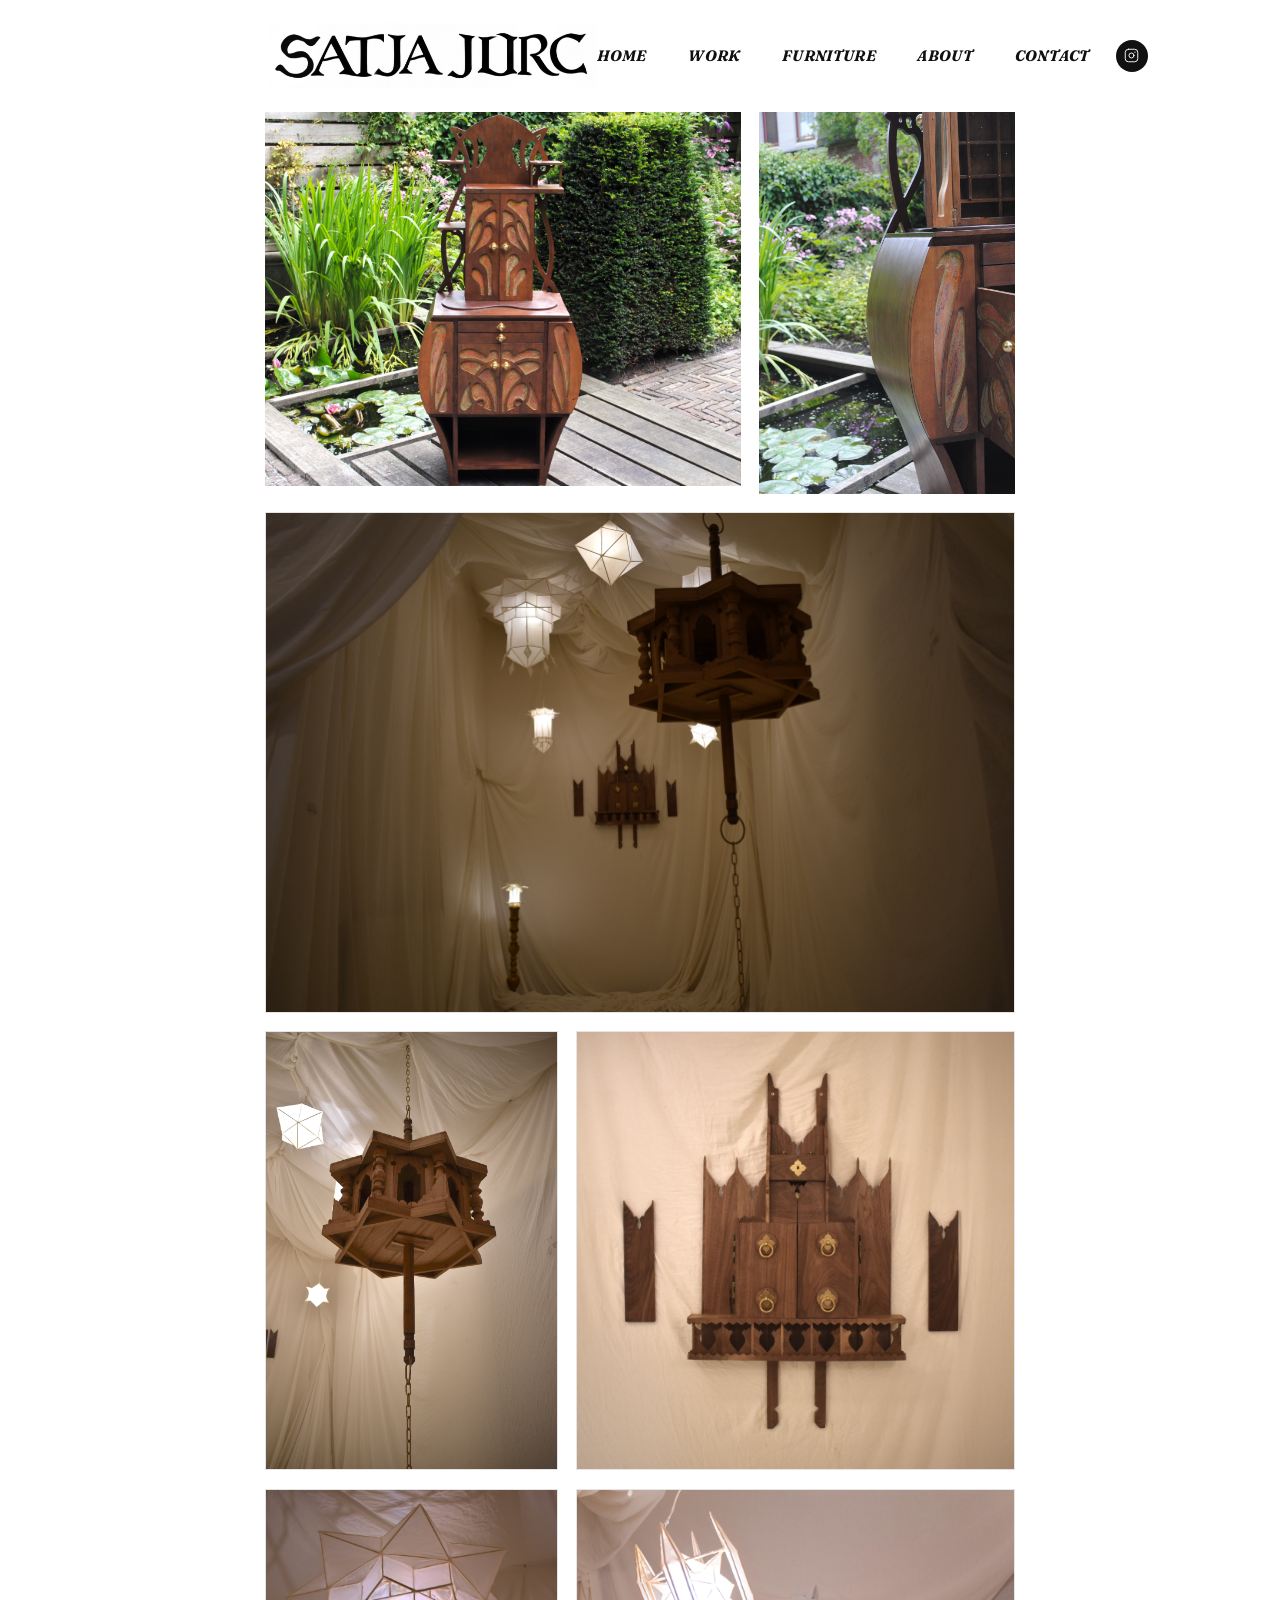
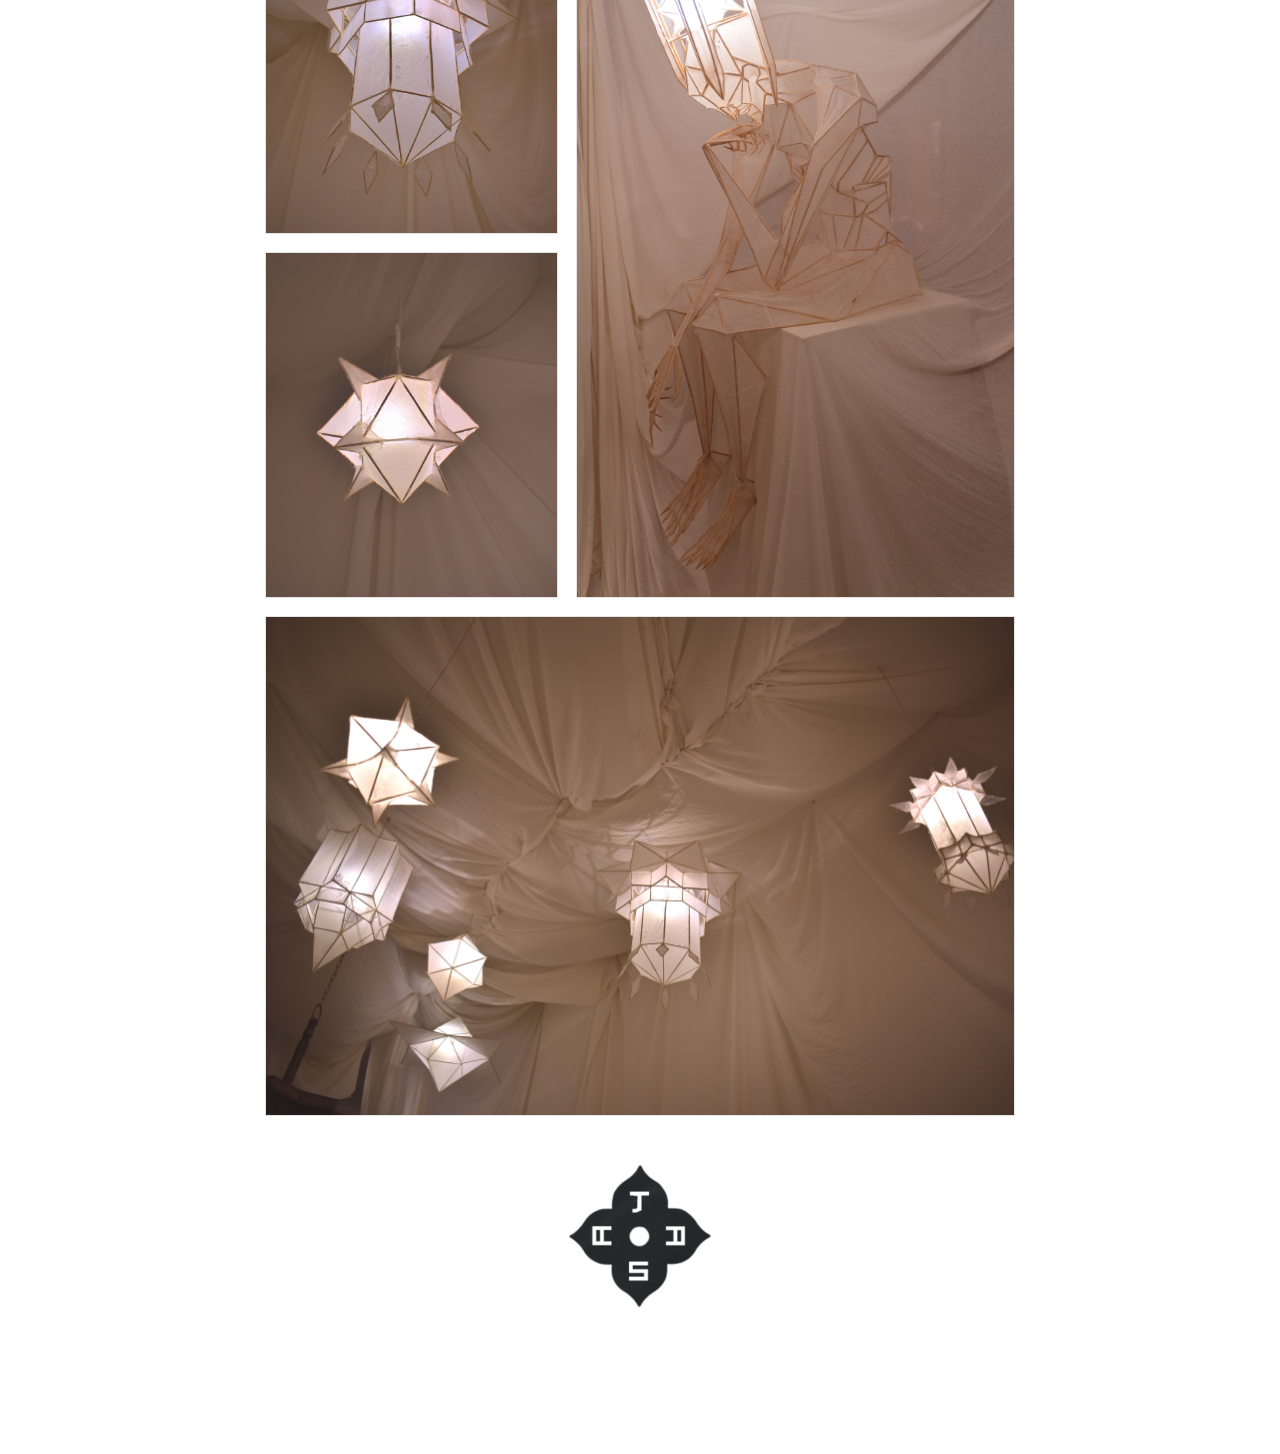
==== furniture-design.html @ f192b339 "Initial commit - satjajurc.com website" ====
<!DOCTYPE html>
<html lang="en">
<head>
  <meta charset="UTF-8">
  <meta name="viewport" content="width=device-width, initial-scale=1.0">
  <title>Furniture Design — Satja Jurc</title>
  <link rel="preconnect" href="https://fonts.googleapis.com">
  <link rel="preconnect" href="https://fonts.gstatic.com" crossorigin>
  <link href="https://fonts.googleapis.com/css2?family=Abel&display=block" rel="stylesheet">
  <link href="https://fonts.googleapis.com/css2?family=Fraunces:ital,wght@1,700&display=block" rel="stylesheet">
  <link rel="stylesheet" href="css/style.css">
</head>
<body class="topbar-page furniture-page">

  <header class="topbar">
    <a href="index.html" class="site-name"><img src="images/name-logo-v2-cropped.png" alt="Satja Jurc" class="site-name-img"></a>

    <div class="topbar-menu">
      <nav class="topbar-nav">
        <a href="index.html">Home</a>
        <a href="painting.html">Work</a>
        <a href="furniture-design.html" class="active">Furniture</a>
        <a href="cv.html">About</a>
        <a href="contact.html">Contact</a>
      </nav>
      <a href="https://www.instagram.com/forbidden_mantra" target="_blank" rel="noopener" class="topbar-instagram" aria-label="Instagram">
        <svg xmlns="http://www.w3.org/2000/svg" width="15" height="15" viewBox="0 0 24 24" fill="none" stroke="currentColor" stroke-width="1.5" stroke-linecap="round" stroke-linejoin="round">
          <rect x="2" y="2" width="20" height="20" rx="5" ry="5"/>
          <circle cx="12" cy="12" r="4"/>
          <circle cx="17.5" cy="6.5" r="1" fill="currentColor" stroke="none"/>
        </svg>
      </a>
    </div>

    <div class="topbar-actions">
      <a href="https://www.instagram.com/forbidden_mantra" target="_blank" rel="noopener" class="topbar-instagram topbar-instagram-bar" aria-label="Instagram">
        <svg xmlns="http://www.w3.org/2000/svg" width="14" height="14" viewBox="0 0 24 24" fill="none" stroke="currentColor" stroke-width="1.5" stroke-linecap="round" stroke-linejoin="round">
          <rect x="2" y="2" width="20" height="20" rx="5" ry="5"/>
          <circle cx="12" cy="12" r="4"/>
          <circle cx="17.5" cy="6.5" r="1" fill="currentColor" stroke="none"/>
        </svg>
      </a>
      <button class="nav-toggle" aria-label="Menu">
        <span></span><span></span><span></span>
      </button>
    </div>
  </header>

  <!-- Mobile-only menu overlay: white panel (~top 80vh) with a close X
       and the nav links, dimmed page content below it (~bottom 20vh).
       Fully covers the topbar (logo/instagram/hamburger) while open —
       see css/style.css's max-width: 700px #mobileMenuOverlay rules and
       js/main.js's nav-toggle IIFE (toggles this element's .open class
       alongside .topbar's). -->
  <div class="mobile-menu-overlay" id="mobileMenuOverlay" aria-hidden="true">
    <div class="mobile-menu-panel">
      <button class="mobile-menu-close" aria-label="Close menu">
        <svg width="22" height="22" viewBox="0 0 24 24" fill="none" stroke="currentColor" stroke-width="1.5" stroke-linecap="round" stroke-linejoin="round"><line x1="18" y1="6" x2="6" y2="18"/><line x1="6" y1="6" x2="18" y2="18"/></svg>
      </button>
      <nav class="mobile-menu-nav">
        <a href="index.html">Home</a>
        <a href="painting.html">Work</a>
        <a href="furniture-design.html" class="active">Furniture</a>
        <a href="cv.html">About</a>
        <a href="contact.html">Contact</a>
      </nav>
    </div>
    <div class="mobile-menu-dim"></div>
  </div>

  <main class="content">

    <div class="furniture-grid" id="furniture-grid">
      <!-- Frame 1: Jewelry Box group — row 1, two-image duo (main +
           detail), matching the Rae Klein reference style. Main uses
           the ORIGINAL uncropped (portrait) photo, not the 3:2-cropped
           version, since it now sits in a narrower vertical slot where
           the portrait orientation reads naturally. -->
      <div class="furniture-duo">
        <div class="furniture-item f-main"
             data-group="jewelry-box"
             data-src="images/jewelry-box-01.jpg"
             data-title="Jewelry Box"
             data-year="2023"
             data-medium="Dark Walnut and brass">
          <img src="images/jewelry-box-01.jpg" alt="Jewelry Box">
        </div>
        <div class="furniture-item f-detail"
             data-group="jewelry-box"
             data-src="images/jewelry-box-02.jpg"
             data-title="Jewelry Box (detail)"
             data-year="2023"
             data-medium="Dark Walnut and brass">
          <img src="images/jewelry-box-02.jpg" alt="Jewelry Box (detail)">
        </div>
      </div>

      <!-- Frame 2: Lamps/Wood — row 2, full width -->
      <div class="furniture-item f-full"
           data-group="lamps-wood"
           data-src="images/furniture-02.jpg"
           data-title="Midas Room"
           data-year="2022"
           data-medium="Wooden furniture and paper mâché lamps">
        <img src="images/furniture-02.jpg" alt="Midas Room">
      </div>

      <!-- Frame 3: row 3, col 1, narrow (40%) -->
      <div class="furniture-item f-narrow"
           data-group="lamps-wood"
           data-src="images/furniture-03.jpg"
           data-title="Bedside Table"
           data-year="2022"
           data-medium="Dark walnut">
        <img src="images/furniture-03.jpg" alt="Bedside Table">
      </div>

      <!-- Frame 4: row 3, col 2, wide (60%) -->
      <div class="furniture-item f-wide"
           data-group="lamps-wood"
           data-src="images/furniture-04.jpg"
           data-title="Puzzle Box Altair"
           data-year="2022"
           data-medium="Dark walnut and brass">
        <img src="images/furniture-04.jpg" alt="Puzzle Box Altair">
      </div>

      <!-- Frames 5, 6, 7: left column = 5 stacked over 6 (each half-height,
           forced to match via the sub-grid's 1fr/1fr rows); right column =
           7, tall, spanning the same total height as 5+6 combined -->
      <div class="furniture-quad">
        <div class="furniture-item f-stack"
             data-group="lamps-wood"
             data-src="images/furniture-05.jpg"
             data-title="Small Paper Mâché Lamp"
             data-year="2022"
             data-medium="Paper mâché and wooden sticks">
          <img src="images/furniture-05.jpg" alt="Small Paper Mâché Lamp">
        </div>
        <div class="furniture-item f-stack"
             data-group="lamps-wood"
             data-src="images/furniture-06.jpg"
             data-title="Big Paper Mâché Lamp"
             data-year="2022"
             data-medium="Paper mâché and wooden sticks">
          <img src="images/furniture-06.jpg" alt="Big Paper Mâché Lamp">
        </div>
        <div class="furniture-item f-tall"
             data-group="lamps-wood"
             data-src="images/furniture-07.jpg"
             data-title="The Thinker"
             data-year="2022"
             data-medium="Human-sized paper mâché installation">
          <img src="images/furniture-07.jpg" alt="The Thinker">
        </div>
      </div>

      <!-- Frame 8: row 6, full width -->
      <div class="furniture-item f-full"
           data-group="lamps-wood"
           data-src="images/furniture-08.jpg"
           data-title="Variety of Paper Mâché Lamps"
           data-year="2022"
           data-medium="Paper mâché and wooden sticks">
        <img src="images/furniture-08.jpg" alt="Variety of Paper Mâché Lamps">
      </div>

      <!-- Row 7: small centered logo mark — not clickable, not part of
           either viewer group (no data-group, not a .furniture-item) -->
      <div class="furniture-endmark">
        <img src="images/logo-mark.png" alt="Satja Jurc logo mark">
      </div>
    </div>

    <!-- Extra images for the Jewelry Box's own set — not separate grid
         frames, just additional thumbnails scoped to that same group,
         enough to exercise the thumbnail column's scroll behavior.
         (jewelry-box-02.jpg / "Jewelry Box (open)" removed from here —
         it's now the visible detail frame above, so keeping it here too
         would duplicate that same photo in the viewer's thumbnail strip.) -->
    <div class="furniture-extra" hidden>
      <div class="furniture-item"
           data-group="jewelry-box"
           data-src="images/jewelry-box-03.jpg"
           data-title="Jewelry Box (interior)"
           data-year="2023"
           data-medium="Dark Walnut and brass">
        <img src="images/jewelry-box-03.jpg" alt="Jewelry Box (interior)">
      </div>
      <div class="furniture-item"
           data-group="jewelry-box"
           data-src="images/jewelry-box-04.jpg"
           data-title="Jewelry Box (Extra Details)"
           data-year="2023"
           data-medium="Dark Walnut and brass">
        <img src="images/jewelry-box-04.jpg" alt="Jewelry Box (Extra Details)">
      </div>
      <div class="furniture-item"
           data-group="jewelry-box"
           data-src="images/jewelry-box-05.jpg"
           data-title="Jewelry Box (Front View)"
           data-year="2023"
           data-medium="Dark Walnut and brass">
        <img src="images/jewelry-box-05.jpg" alt="Jewelry Box (Front View)">
      </div>
    </div>

    <div class="gallery-detail" id="gallery-detail">
      <div class="detail-left">
        <div class="thumb-col"></div>
        <div class="detail-nav">
          <button class="nav-arrow nav-prev"><svg width="1em" height="1em" viewBox="0 0 24 24" fill="none" stroke="currentColor" stroke-width="0.5" stroke-linecap="round" stroke-linejoin="round"><polyline points="15 18 9 12 15 6"/></svg></button>
          <button class="nav-close"><svg width="1em" height="1em" viewBox="0 0 24 24" fill="none" stroke="currentColor" stroke-width="0.5" stroke-linecap="round" stroke-linejoin="round"><line x1="18" y1="6" x2="6" y2="18"/><line x1="6" y1="6" x2="18" y2="18"/></svg></button>
          <button class="nav-arrow nav-next"><svg width="1em" height="1em" viewBox="0 0 24 24" fill="none" stroke="currentColor" stroke-width="0.5" stroke-linecap="round" stroke-linejoin="round"><polyline points="9 6 15 12 9 18"/></svg></button>
        </div>
      </div>
      <div class="detail-main">
        <div class="detail-img-wrap">
          <img class="detail-img" src="" alt="">
        </div>
        <div class="detail-info">
          <p class="detail-title"></p>
          <p class="detail-meta detail-year"></p>
          <p class="detail-meta detail-medium"></p>
          <p class="detail-meta detail-dimensions"></p>
        </div>
      </div>
    </div>

    <!-- Mobile-only fullscreen image view: tap any image in the Furniture
         mobile single-column stack to open it here — topbar hidden, image
         full-width/contained, caption below, single back arrow to return
         to the same scroll position. Same shared block/logic as
         painting.html (Eternal Sunshine / Beginning of the End) — see
         js/main.js's "Mobile fullscreen image view" IIFE (ITEM_SELECTOR
         now also matches #furniture-grid .furniture-item) and
         css/style.css's max-width: 700px #mobileImageView rules, neither
         of which is page-scoped, so this markup is all that's needed to
         extend the same feature here. Fully separate from the shared
         #gallery-detail viewer above (desktop's lightbox/viewer code,
         untouched). -->
    <div class="mobile-image-view" id="mobileImageView" aria-hidden="true">
      <button class="mobile-image-view-back" aria-label="Back">
        <svg width="1em" height="1em" viewBox="0 0 24 24" fill="none" stroke="currentColor" stroke-width="1.5" stroke-linecap="round" stroke-linejoin="round"><line x1="19" y1="12" x2="5" y2="12"/><polyline points="12 19 5 12 12 5"/></svg>
      </button>
      <div class="mobile-image-view-img-wrap">
        <img class="mobile-image-view-img" src="" alt="">
      </div>
      <div class="detail-info">
        <p class="detail-title"></p>
        <p class="detail-meta"></p>
        <p class="detail-meta"></p>
        <p class="detail-meta"></p>
      </div>
    </div>

  </main>

  <script src="js/main.js"></script>
</body>
</html>
---- css/style.css ----
/* ─── BASE ─────────────────────────────────────────────────── */
*, *::before, *::after { box-sizing: border-box; margin: 0; padding: 0; }

:root {
  --sb: 260px;
  --topbar: calc((2.2cm / 0.7 * 0.8 * 0.8) * 1.3 + 1rem);
}

html { font-size: 13px; }

body {
  background: #fff;
  color: #111;
  font-family: 'Abel', Arial, Verdana, sans-serif;
  font-weight: 400;
  line-height: 1.6;
  -webkit-font-smoothing: antialiased;
}

a { color: inherit; text-decoration: none; }

.site-name {
  font-size: calc(2.2cm / 0.7 * 0.8 * 0.8);
  font-weight: 300;
  letter-spacing: 0.01em;
  color: #111;
  display: block;
  margin-bottom: 0;
  flex-shrink: 0;
  line-height: 1.3;
  text-transform: uppercase;
}

/* Logotype image inside .site-name — using name-logo-final.png, a
   hard-thresholded (pure black/white, no anti-aliasing) version of the
   cropped source. This replaced an earlier filter:contrast(3) approach,
   which fixed the "too gray" look but amplified JPEG compression noise
   into a visible ridged texture on the letters — thresholding the pixels
   directly at the source eliminates the noise instead of amplifying it.
   Verified across the full desktop width range (701px-1920px): the flex
   layout auto-shifts the nav's left edge to track the logo's right edge
   (never a true negative/overlapping gap, even at 70px), so 65px is safe
   everywhere. Narrower desktop windows (~700-1000px) end up with 0px
   breathing room (logo flush against "HOME"), wide windows (1400px+)
   have generous space — this is an inherent tradeoff of the nav's own
   width (from earlier font-size/gap increases) eating up the available
   room at narrow viewports, not an overlap bug. */
.site-name-img {
  height: 65px;
  width: auto;
  display: block;
}

/* Hamburger — hidden on desktop */
.nav-toggle {
  display: none;
  flex-direction: column;
  gap: 5px;
  background: none;
  border: none;
  cursor: pointer;
  padding: 4px;
  flex-shrink: 0;
  margin-left: auto;
}

.nav-toggle span {
  display: block;
  width: 18px;
  height: 1px;
  background: #111;
  transition: transform 0.26s, opacity 0.26s;
}

.nav-toggle.open span:nth-child(1) { transform: translateY(6px) rotate(45deg); }
.nav-toggle.open span:nth-child(2) { opacity: 0; }
.nav-toggle.open span:nth-child(3) { transform: translateY(-6px) rotate(-45deg); }

/* ─── TOP BAR (pages with body.topbar-page) ───────────────────── */
/* Fixed bar: name + inline nav row (desktop) or name + hamburger-
   revealed dropdown (mobile). On the homepage the slideshow sits in a
   contained frame below it instead of filling the screen; on other
   topbar-page pages, .content sits below it instead. */
.topbar {
  position: fixed;
  top: 0;
  left: 0;
  right: 0;
  height: var(--topbar);
  display: flex;
  align-items: center;
  justify-content: space-between;
  padding: 0 calc(4rem - 1cm + 2cm);
  background: #fff;
  z-index: 200;
}

.topbar-menu {
  display: flex;
  align-items: center;
  gap: 2rem;
}

.topbar-nav {
  display: flex;
  align-items: center;
  gap: 3.2rem;
}

.topbar-nav a {
  font-family: 'Fraunces', serif;
  font-style: italic;
  font-size: 1.163rem;
  font-weight: 700;
  color: #111;
  letter-spacing: 0.02em;
  text-transform: uppercase;
  transition: color 0.15s;
}


.topbar-instagram {
  display: flex;
  align-items: center;
  justify-content: center;
  width: 32px;
  height: 32px;
  border-radius: 50%;
  background: #111;
  color: #fff;
  flex-shrink: 0;
  transition: opacity 0.15s;
}

.topbar-instagram:hover { opacity: 0.7; }

/* .topbar-actions wraps the mobile instagram-bar icon and the hamburger
   button (every page's topbar now has this — index.html, painting.html,
   furniture-design.html, cv.html, contact.html). On desktop both children
   stay display:none, but the wrapper div itself was still a real
   (0-width) flex item under .topbar's justify-content: space-between —
   turning what should be 2 flex items (site-name, topbar-menu) into 3,
   which pulled .topbar-menu left of the true right edge instead of flush
   against it. display: contents removes the wrapper's own box so its
   (still display:none) children are excluded from flex layout
   individually, restoring the original 2-item layout and the flush right
   edge — on every page, since this rule isn't scoped to any one of them.
   The mobile media query below already overrides this back to
   display:flex for the icon+hamburger grouping, so mobile is unaffected. */
.topbar-actions { display: contents; }

/* Mobile-only duplicate of .topbar-instagram (each page's .topbar-actions),
   sitting next to the hamburger instead of inside the dropdown. Hidden by
   default here — same base-hidden/media-query-revealed pattern as
   .nav-toggle above — so desktop, which never enters the mobile media
   query, never sees it; only the original inside .topbar-menu renders
   there, unchanged. Applies to every page, same reasoning as above. */
.topbar-instagram-bar { display: none; }

/* ─── CONTENT AREA ─────────────────────────────────────────── */
.content {
  margin-left: var(--sb);
  min-height: 100vh;
}

/* Pages using the top bar instead of the sidebar: content clears the
   fixed bar from the top instead of being offset from the left. */
body.topbar-page .content {
  margin-left: 0;
  margin-top: var(--topbar);
}

/* Gallery detail viewer: account for the fixed top bar's height so the
   sticky thumbnail strip and large image still fit within the viewport
   exactly as they did against the old sidebar (mechanics unchanged).
   max-height (not height) since .detail-img-wrap now hugs the image's
   own size instead of being a fixed box — this just caps how large
   that hugged box is allowed to grow before the image itself has to
   scale down. */
body.topbar-page .detail-img-wrap {
  max-height: calc(100vh - 140px - var(--topbar));
}

body.topbar-page .detail-img {
  max-height: calc(100vh - 140px - var(--topbar));
}

@media (min-width: 701px) {
  /* Gallery-viewer pages (painting.html, furniture-design.html):
     right-align the large image and its caption (instead of centering
     them) so their right edge lines up with the Instagram icon's right
     edge at any viewport width — centering plus a fixed offset only
     lined up at one specific window width. justify-content (grid) is
     the equivalent of the old align-items: flex-end (flex) now that
     .detail-main is a single-column grid. */
  body.painting-page .detail-main,
  body.furniture-page .detail-main {
    justify-content: end;
  }

  /* painting.html and furniture-design.html: consolidated into single
     shared rules (previously duplicated per page with different values,
     which drifted out of sync) — both pages' viewers are now byte-for-
     byte identical. Image/info right inset recalculated for the 7cm
     top-bar inset (gallery-detail's own 4rem right padding + this
     inset = 7cm total, matching the Instagram icon's right edge).

     This is padding-right on .detail-main (the grid container), NOT
     margin-right on the individual items as it used to be — CSS Grid
     factors an item's own margin into how wide an auto/max-content
     column gets sized, so equal margin-right on both .detail-img-wrap
     and .detail-info was inflating the shared column past the image's
     real width, making .detail-info's width:100% wider than the image
     by exactly that margin amount instead of matching it. Container
     padding insets the whole grid without that side effect. */
  body.painting-page .detail-main,
  body.furniture-page .detail-main {
    padding-right: calc(7cm - 4rem);
  }

  /* Image narrowed by 2cm off the right side. Rendered width is min(100%
     of .detail-main's available cross-size, max-width) — at medium-narrow
     windows the 100% figure binds (see the base .detail-img-wrap/.detail-img
     rules for why this is now an actual min(), not just this comment's
     description of one — it used to be just a fixed calc() here with no
     100% counterpart, which let wide images overflow past the thumbnail
     column at ~1000-1300px windows since nothing capped them to the space
     .detail-main actually had); at wide windows (>~1387px, where
     .detail-main's cross-size alone exceeds 820px) the calc() cap binds
     instead. Both must be reduced by 2cm, or wide windows fall back to the
     un-reduced 820px cap and silently undo the fix. Since the right edge
     is anchored by align-items:flex-end above (and margin-right is
     unchanged), shrinking width/max-width alone keeps the right edge
     locked to the Instagram icon's edge and only pulls the left edge
     inward — no separate horizontal shift needed.

     .detail-img-wrap no longer sets width here (it's fit-content from
     the base rule, so it can hug images of any shape) — only max-width
     carries over, capping how wide the hugged box may grow. .detail-info
     no longer needs a page-specific override at all: it's width:100% of
     the shared grid column (see .detail-main), which .detail-img-wrap's
     max-width here already caps — so .detail-info's width automatically
     tracks whatever the image's actual rendered width ends up being. */
  body.painting-page .detail-img-wrap,
  body.furniture-page .detail-img-wrap {
    max-width: min(calc(820px - 2cm), 100%);
  }

  body.painting-page .detail-img,
  body.furniture-page .detail-img {
    max-width: min(calc(820px - 2cm), 100%);
  }

  /* homepage, painting.html, furniture-design.html, cv.html, and
     contact.html: top-bar group at a flat 7cm inset each side
     (painting.html's grid landing view and cv.html/contact.html's
     content below use the same 7cm, copied exactly from the homepage). */
  body.home-page .topbar,
  body.painting-page .topbar,
  body.furniture-page .topbar,
  body.cv-page .topbar,
  body.contact-page .topbar {
    padding-left: 7cm;
    padding-right: 7cm;
  }

  body.topbar-page .detail-left { top: calc(var(--topbar) + 38px); }
  body.topbar-page .thumb-col { height: calc(100vh - var(--topbar) - 38px); }

  /* painting.html and furniture-design.html: thumbnail column left inset
     recalculated for the 7cm top-bar inset (gallery-detail's own 5rem
     left padding + this margin = 7cm total, matching the name's left
     edge). */
  body.painting-page .detail-left,
  body.furniture-page .detail-left {
    margin-left: calc(7cm - 5rem);
  }

}

/* ─── SLIDESHOW (home only) ────────────────────────────────── */
.slideshow {
  position: relative;
  margin: var(--topbar) 7cm calc(4rem - 1cm);
  height: 74vh;
  overflow: hidden;
  z-index: 0;
}

.slide {
  position: absolute;
  inset: 0;
  background-size: cover;
  background-position: center;
  opacity: 0;
  transition: opacity 1.8s ease;
}

.slide.active { opacity: 1; }

.slide:nth-child(1) { background-color: #b8b8b8; }
.slide:nth-child(2) { background-color: #c9c9c9; }
.slide:nth-child(3) { background-color: #ababab; }
.slide:nth-child(4) { background-color: #d1d1d1; }
.slide:nth-child(5) { background-color: #bfbfbf; }

/* ─── GALLERY — single column, stacked ────────────────────── */
.gallery-stack {
  padding: 38px 5rem 9rem;
}

.stack-item {
  margin-bottom: 6rem;
  cursor: pointer;
}

.stack-item:last-child { margin-bottom: 0; }

.img-wrap {
  background: #e2e2e2;
  aspect-ratio: 4 / 3;
  overflow: hidden;
  margin-bottom: 1rem;
  max-width: 820px;
}

.img-wrap img {
  width: 100%;
  height: 100%;
  object-fit: cover;
  display: block;
  opacity: 0;
  transition: opacity 0.5s;
}

.img-wrap img.loaded { opacity: 1; }

.stack-item:hover .img-wrap { opacity: 0.9; }

.caption {
  font-size: 0.923rem;
  line-height: 1.6;
  color: rgba(0, 0, 0, 0.4);
  max-width: 820px;
}

.caption strong {
  font-weight: 400;
  color: #111;
  display: block;
}

/* ─── SERIES LANDING (painting.html) — masonry grids per series ──── */
.series-landing {
  padding: 0 7cm 9rem;
}

.series-section {
  margin-bottom: 5rem;
}

.series-section:last-child {
  margin-bottom: 0;
}

.series-heading {
  font-size: 1.85rem;
  font-weight: 400;
  color: #111;
  letter-spacing: 0.01em;
  margin-bottom: 1.8rem;
}

.series-grid {
  display: grid;
  grid-template-columns: repeat(5, 1fr);
  grid-auto-rows: 1px;
  grid-auto-flow: dense;
  column-gap: 1.4rem;
  row-gap: 0;
}

.series-item {
  display: block;
  margin-bottom: 1.4rem;
  background: #e2e2e2;
  border: 1px solid #e4e4e4;
  overflow: hidden;
  cursor: pointer;
  transition: opacity 0.2s;
}

.series-item:hover { opacity: 0.9; }

/* Bento-style masonry: card width AND height both vary per position
   (a 5-column grid with 1- or 2-column spans + varying row-span pixel
   heights), instead of the old equal-width columns layout. grid-auto-rows
   is 1px so each row-span value below is the card's height in pixels;
   row-gap stays 0 (grid gaps compound across every spanned row-track,
   which would otherwise massively inflate tall cards) and the visual
   gap between stacked cards comes from .series-item's own margin-bottom. */
.series-item:nth-child(5n+1) { grid-column: span 2; grid-row: span 420; }
.series-item:nth-child(5n+2) { grid-column: span 1; grid-row: span 240; }
.series-item:nth-child(5n+3) { grid-column: span 1; grid-row: span 320; }
.series-item:nth-child(5n+4) { grid-column: span 2; grid-row: span 220; }
.series-item:nth-child(5n+5) { grid-column: span 1; grid-row: span 270; }

.series-item img {
  width: 100%;
  height: 100%;
  object-fit: cover;
  display: block;
  opacity: 0;
  transition: opacity 0.5s;
}

.series-item img.loaded { opacity: 1; }

/* "Eternal Sunshine" and "The Beginning of the End" — true masonry
   instead of the bento grid above. Both share the same item-level
   rules (no background/border/margin, image sizes to its own aspect
   ratio via width:100%/height:auto — no forced box, no object-fit),
   but their outer structure differs, so .series-grid/.series-col stay
   Eternal-Sunshine-only below while Beginning-of-the-End gets its own
   block further down.
   Higher specificity than the plain .series-grid/.series-item/nth-child
   rules above (and the mobile equivalents further down) lets both
   sections' rules win at every viewport without media-query copies. */
.series-section[data-series="eternal-sunshine"] .series-grid {
  display: flex;
  gap: 1.4rem;
}

.series-section[data-series="eternal-sunshine"] .series-col {
  display: flex;
  flex-direction: column;
  gap: 1.4rem;
  flex: 1 1 0;
}

.series-section[data-series="eternal-sunshine"] .series-item,
.series-section[data-series="beginning-of-the-end"] .series-item {
  display: block;
  margin-bottom: 0;
  background: none;
  border: none;
}

.series-section[data-series="eternal-sunshine"] .series-item img,
.series-section[data-series="beginning-of-the-end"] .series-item img {
  width: 100%;
  height: auto;
}

/* "The Beginning of the End" — 5 fully self-contained rows, stacked
   top to bottom. "Self-contained" is the key property: every row
   starts and ends at its own height and nothing spans or persists
   across rows, so there's no way for one part of a row to run out of
   content while another keeps going (that's what broke the earlier
   attempt at a continuous multi-row sidebar — two independently-
   changing-height columns can't stay visually balanced in plain CSS).
   .series-grid stacks the 5 rows. .row-3col / .row-2col are simple
   rows of equal-width single-item columns (3 or 2 across). .row-split
   is Row 2 specifically: a 2-column row where each column is itself a
   vertical stack of several items (3 left / 2 right) rather than one
   item — .split-col is that inner stack, flex:1 1 0 so both stacks
   are equal width, with plain .series-item children filling that
   width directly (no separate width hack needed, unlike the earlier
   .series-stack bug, because .split-col's own flex-basis already IS
   the width we want its items to fill — nothing above it is wider). */
.series-section[data-series="beginning-of-the-end"] .series-grid {
  display: flex;
  flex-direction: column;
  gap: 1.4rem;
}

/* align-items: flex-start (not the flex default of stretch) matters
   here: without it, whichever image in a row is shorter than its
   tallest row-mate gets its own item box stretched to match — but
   since .series-item img is height:auto (sized to its own aspect
   ratio, never filled to the box), the image itself doesn't grow to
   fill that stretched box, leaving invisible empty space below the
   shorter image before the next row even starts. Same bug class as
   the Eternal Sunshine pair fix earlier this session, just here on
   every row instead of one pinned pair. Note: this still leaves the
   inherent row-based tradeoff that the row's own total height is set
   by its tallest member, so a much shorter row-mate can still have
   visible space below it before the next row starts — that's not
   fixable within a row-based structure (see the independent-columns
   test this session, reverted back to this row-based version). */
.series-section[data-series="beginning-of-the-end"] .row-3col,
.series-section[data-series="beginning-of-the-end"] .row-2col,
.series-section[data-series="beginning-of-the-end"] .row-split {
  display: flex;
  align-items: flex-start;
  gap: 1.4rem;
}

/* Standalone rule — deliberately NOT merged into the shared
   .row-3col, .row-2col, .row-split selector above, and deliberately
   targeting .col-large specifically rather than the whole .row-split:
   pulling the entire row up (both columns) also dragged the left
   column (4,5,6) up into image 1's space, since that column shares
   image 1's x-range — this column doesn't (col-large sits entirely to
   the right of image 1, under images 2/3 instead), so it can move up
   on its own with no overlap risk against image 1 at any distance.
   -73.8px brings it to 18.2px (the standard gap) below image 3's
   bottom specifically, which is the binding constraint here (image 3
   sits lowest of the two images col-large is under). */
.series-section[data-series="beginning-of-the-end"] .split-col.col-large {
  margin-top: -73.8px;
}

/* Same fix, same reasoning, applied to Row 4's columns 1 and 2: item 11
   (Row 3's tall figure-portrait piece, column 3) sets Row 3's actual
   box height at 454.4px, but items 9 and 10 (columns 1 and 2) are only
   ~317px tall, leaving dead space below them before Row 4 starts in
   those columns — the container-to-container gap measures a clean
   18.2px, so this is purely a shorter-row-mate issue, not a shared-rule
   problem. Pulling items 12/13 (not item 14, which sits below item 11
   and is already correctly positioned) up by the measured 137.3px
   brings them to the standard 18.2px gap below items 9/10. Standalone
   rule, not merged into the shared .row-3col > .series-item selector
   (which only sets flex:1 1 0) — same isolation approach as col-large
   above. */
.series-section[data-series="beginning-of-the-end"] .series-item[data-order="12"],
.series-section[data-series="beginning-of-the-end"] .series-item[data-order="13"] {
  margin-top: -137.3px;
}

/* Same fix again, Row 4 → Row 5 this time: item 14 (Row 4's column 3,
   373.8px) is tallest and sets Row 4's box height; items 12/13 are
   ~317px, so item 15 (which sits under columns 1+2, x-range 264.6-
   913.7 — doesn't reach item 14's column at 937.9-1256.4, so no
   overlap risk) has dead space above it. Item 16 sits under item 14
   and is already correctly positioned, so it's untouched. Standalone
   rule, not merged into .row-2col > .series-item or .item-large. */
.series-section[data-series="beginning-of-the-end"] .series-item[data-order="15"] {
  margin-top: -193.9px;
}

.series-section[data-series="beginning-of-the-end"] .row-3col > .series-item,
.series-section[data-series="beginning-of-the-end"] .row-2col > .series-item {
  flex: 1 1 0;
}

.series-section[data-series="beginning-of-the-end"] .split-col {
  flex: 1 1 0;
  display: flex;
  flex-direction: column;
  gap: 1.4rem;
}

/* Size hierarchy within a row: some images read larger/more prominent
   than their row-mates, per the reference (Row 2's right side, Row 5's
   left item). For Row 2 this has to happen at the .split-col level,
   not the individual item — items 7/8 are stacked inside their column,
   not sitting side by side, so making them "larger" means giving their
   whole column more width relative to the 4/5/6 column next to it.
   For Row 5, item 15 sits directly in the row, so its own flex value
   is what controls its width there. Both override the plain flex:1 1 0
   above via one extra class, same ratio (~62/38 split) either way. */
.series-section[data-series="beginning-of-the-end"] .split-col.col-large {
  flex: 1.6 1 0;
}

.series-section[data-series="beginning-of-the-end"] .row-2col > .series-item.item-large {
  flex: 2 1 0;
}

/* ─── FURNITURE GRID (furniture-design.html) ──────────────────────
   Matches the artist's Canva reference mockup exactly:

     Row 1 (auto): Frame 1 (spans col 1–2, full-width)
     Row 2 (auto): Frame 2 (spans col 1–2, full-width)
     Row 3 (auto): Frame 3 (col 1, narrow) | Frame 4 (col 2, wide)
                   — a normal pair, each sized by its own aspect-ratio
     Row 4 (auto): Frame 5 (col 1, narrow, top)    | Frame 7 (col 2,
     Row 5 (auto): Frame 6 (col 1, narrow, bottom) |   wide, spans
                   rows 4–5, tall)
     Row 6 (auto): Frame 8 (spans col 1–2, full-width)
     Row 7 (auto): small centered logo-mark placeholder

   Columns are 2fr/3fr (40/60 split, narrow left / wide right)
   throughout. Rows are NOT height-matched to each other — each sizes
   naturally to its own content.

   Every frame now has its own artist-specified aspect-ratio (Frame 3 is
   portrait 2/3 while its row-3 sibling Frame 4 is landscape 3/2, so
   their NATURAL heights differ at the same rendered widths). align-items:
   stretch (explicit here, though it's the CSS Grid default) makes
   whichever aspect-ratio produces the taller natural height win — the
   row's actual height — and the shorter sibling is stretched to match,
   its own aspect-ratio becoming a preference rather than a guarantee
   for the FINAL rendered box (object-fit: cover on the inner <img>
   absorbs the resulting crop). The Frame 5+6+7 block uses the same
   mechanism one level deeper via its own sub-grid (.furniture-quad,
   same 2fr/3fr columns, grid-template-rows: 1fr 1fr): Frame 7's very
   tall 0.62/1 aspect-ratio makes it by far the tallest natural height,
   so Frame 5+6 (each declared 3/2) both get stretched well past their
   own ratio to collectively match Frame 7's height exactly. */
.furniture-grid {
  display: grid;
  grid-template-columns: 2fr 3fr;
  align-items: stretch;
  gap: 1.4rem;
  /* Top padding was 38px, adding an extra gap below the topbar beyond
     .content's own margin-top: var(--topbar) (css/style.css:168-171).
     index.html's .slideshow has no such extra padding — its margin-top
     is exactly var(--topbar), so it starts flush against the topbar's
     bottom edge. painting.html's .series-landing (css/style.css:354-356)
     already matches that pattern (padding: 0 7cm 9rem) too; this brings
     furniture-design.html in line with both instead of being the one
     page with extra breathing room here. Mobile's separate .furniture-
     grid override (css/style.css, max-width: 700px block) is untouched. */
  padding: 0 7cm 9rem;
}

.furniture-item {
  background: #e2e2e2;
  border: 1px solid #e4e4e4;
  overflow: hidden;
  cursor: pointer;
  transition: opacity 0.2s;
}

.furniture-item:hover { opacity: 0.9; }

.furniture-item.f-full   { grid-column: 1 / 3; width: 100%; aspect-ratio: 3 / 2; }
.furniture-item.f-narrow { grid-column: 1;     width: 100%; aspect-ratio: 2 / 3; }
.furniture-item.f-wide   { grid-column: 2;     width: 100%; aspect-ratio: 3 / 2; }

/* Frame 1 duo: main (65%) + detail (35%) column widths, side by side,
   matching the Rae Klein reference style. Adaptive now, not a forced
   uniform box — each image sizes to its OWN natural aspect ratio at
   its column's width (no fixed height, no object-fit crop/letterbox,
   no background color), same "image is its own frame" idea as the
   single-image detail viewer and the Eternal Sunshine masonry. The two
   images will end up different heights since their photos have
   different proportions — that's expected, not a bug.
   align-items: start (not the grid default of stretch) matters here:
   without it, the shorter image's item box gets stretched to match
   the taller one, leaving invisible empty space below the shorter
   image instead of the box just ending where the image does — same
   bug class fixed in several other places this session. */
.furniture-duo {
  grid-column: 1 / 3;
  display: grid;
  grid-template-columns: 65fr 35fr;
  align-items: start;
  gap: 1.4rem;
}

.furniture-duo .furniture-item.f-main,
.furniture-duo .furniture-item.f-detail {
  background: none;
  border: none;
}

.furniture-duo .furniture-item.f-main {
  grid-column: 1;
  width: 100%;
}

.furniture-duo .furniture-item.f-detail {
  grid-column: 2;
  width: 100%;
}

.furniture-duo .furniture-item img {
  width: 100%;
  height: auto;
}

/* Sub-grid holding Frame 5 (top-left), Frame 6 (bottom-left, stacked
   below 5) and Frame 7 (tall, right column, spans both rows) */
.furniture-quad {
  grid-column: 1 / 3;
  display: grid;
  grid-template-columns: 2fr 3fr;
  grid-template-rows: 1fr 1fr;
  align-items: stretch;
  gap: 1.4rem;
}

.furniture-quad .furniture-item.f-stack {
  grid-column: 1;
  width: 100%;
  aspect-ratio: 3 / 2;
}

.furniture-quad .furniture-item.f-tall {
  grid-column: 2;
  width: 100%;
  grid-row: 1 / 3;
  aspect-ratio: 0.62 / 1;
}

.furniture-item img {
  width: 100%;
  height: 100%;
  object-fit: cover;
  display: block;
  opacity: 0;
  transition: opacity 0.5s;
}

.furniture-item img.loaded { opacity: 1; }

/* End-of-grid logo mark — small, square, centered; deliberately NOT a
   .furniture-item (no data-group, no click handler, no hover state)
   since it isn't a photo and shouldn't open any viewer. No background/
   border here (unlike the photo frames above) since this now holds a
   real image (images/logo-mark.png) rather than an empty placeholder
   box — a gray fallback square would show through around any
   transparency in the logo artwork. */
.furniture-endmark {
  grid-column: 1 / 3;
  width: 150px;
  aspect-ratio: 1 / 1;
  margin: 2rem auto;
}

.furniture-endmark img {
  width: 100%;
  height: 100%;
  object-fit: contain;
  display: block;
}

/* ─── GALLERY DETAIL VIEW ──────────────────────────────────── */
.gallery-detail {
  display: none;
  align-items: flex-start;
  padding: 38px 4rem 8rem 5rem;
  min-height: 100vh;
}

/* Left column: thumbnail strip and nav controls side by side */
.detail-left {
  flex-shrink: 0;
  display: flex;
  flex-direction: row;
  align-items: flex-start;
  margin-left: -38px;
  margin-right: 7rem;
  position: sticky;
  top: 38px;
  align-self: flex-start;
  transform: translateY(-20px);
}

.thumb-col {
  width: 90px;
  display: flex;
  flex-direction: column;
  gap: 8px;
  height: calc(100vh - 38px);
  overflow-y: scroll;
  scrollbar-width: none; /* Firefox: hide native */
}

.thumb-col::-webkit-scrollbar { display: none; } /* WebKit: hide native */

/* Custom scrollbar track + thumb injected by JS */
.thumb-sb-track {
  position: relative;
  width: 6px;
  flex-shrink: 0;
  align-self: stretch;
  margin-left: 5px;
  background: transparent; /* hidden by default; JS switches to #e0e0e0 on scroll/drag */
  border-radius: 3px;
  transition: background 0.35s;
}

.thumb-sb-thumb {
  position: absolute;
  left: 0;
  width: 6px;
  background: #555; /* always visible — not affected by parent background */
  border-radius: 3px;
  cursor: pointer;
  min-height: 20px;
}

.thumb-item {
  cursor: pointer;
  opacity: 0.3;
  transition: opacity 0.2s;
  flex-shrink: 0;
  overflow: hidden;
  border: 1px solid #e4e4e4;
}

.thumb-item:hover { opacity: 0.65; }
.thumb-item.active { opacity: 1; }

.thumb-item img {
  width: 90px;
  height: 90px;
  object-fit: cover;
  display: block;
  background: #e2e2e2;
}

/* Nav controls: horizontal row pinned to the bottom of the thumb-col */
.detail-nav {
  display: flex;
  flex-direction: row;
  align-items: center;
  justify-content: center;
  gap: 0;
  margin-left: 14px;
  align-self: flex-end;
}

.nav-arrow {
  background: none;
  border: none;
  cursor: pointer;
  font-size: 3.15rem;
  color: #555;
  padding: 0;
  margin: 0 -0.2em;
  line-height: 1;
  transition: color 0.15s;
  display: flex;
  align-items: center;
}

.nav-arrow:hover { color: #111; }

.nav-close {
  background: none;
  border: none;
  cursor: pointer;
  font-size: 3.15rem;
  color: #555;
  padding: 0;
  margin: 0 -0.2em;
  line-height: 1;
  transition: color 0.15s;
  display: flex;
  align-items: center;
}

.nav-close:hover { color: #111; }

/* Right side: large image + info, centered in available space.
   display:grid with a single max-content column (rather than flex)
   so .detail-img-wrap and .detail-info share one column track — the
   track's width is set by its widest content contributor (normally
   the image, via .detail-img-wrap's own fit-content/max-width), and
   .detail-info's width:100% (below) then fills that SAME width
   dynamically for whatever image is currently displayed, instead of
   holding a fixed width of its own. justify-content (not align-items)
   positions that single column within .detail-main's full flex width. */
.detail-main {
  flex: 1;
  min-width: 0;
  display: grid;
  /* minmax(0, max-content), not plain max-content: a plain max-content
     track sizes to its content's ideal width regardless of how much
     space .detail-main actually has (that's what max-content means),
     so at medium-narrow windows the track — and the image/caption
     inside it — rendered wider than the space left next to the sticky
     thumbnail column and spilled left over it. The 0 minimum lets the
     track shrink to whatever's actually available instead of forcing
     its max-content size, the same role min-width:0 plays on this same
     element as a flex child (see above) applied one level down. */
  grid-template-columns: minmax(0, max-content);
  justify-content: center;
  padding-right: 48px;
  transform: translateY(-20px);
}

/* Adaptive container: sizes itself to hug the actual image (fit-content)
   rather than being a large fixed box, with max-width/max-height as
   upper bounds so it never overflows the viewport (image itself scales
   down first via .detail-img's own max-width/max-height, then this box
   hugs whatever size the image ends up at). No background/padding —
   the image is the only visible shape here, not a frame around it.
   max-width is min(820px, 100%): 820px is the ideal ceiling on wide
   windows (plenty of room next to the thumbnail column); 100% is what
   actually keeps it from overflowing that column at medium-narrow
   windows, resolving against the grid area's now-shrinkable width
   (see .detail-main's minmax(0, ...) above) instead of a flat pixel
   value that doesn't know how much space is really there. */
.detail-img-wrap {
  width: fit-content;
  min-width: 0;
  max-width: min(820px, 100%);
  height: fit-content;
  max-height: calc(100vh - 140px);
  display: flex;
  align-items: center;
  justify-content: center;
  overflow: hidden;
  margin-bottom: 1.4rem;
}

.detail-img {
  /* Not a percentage of .detail-img-wrap directly (that wrap is
     fit-content, an indefinite size, so a percentage against it would
     resolve to "none"). Instead this mirrors the wrap's own min(ideal,
     100%) cap one level down: 100% here resolves against .detail-img's
     own containing block for width purposes — .detail-img-wrap's
     content box — which is itself now correctly clamped by the wrap's
     max-width above, so shrinking the wrap also shrinks this ceiling
     in step, and the image (a replaced element, so flexbox can shrink
     it below this cap without needing an explicit min-width:0) never
     renders wider than the wrap actually ended up being. No padding on
     the wrap anymore, so no subtraction needed here — the image can use
     the wrap's full max-width/max-height directly. */
  max-width: min(820px, 100%);
  max-height: calc(100vh - 140px);
  width: auto;
  height: auto;
  display: block;
  opacity: 0;
  transition: opacity 0.4s;
}

.detail-img.loaded { opacity: 1; }

/* width: 100% of the shared max-content grid column (see .detail-main
   above) — no max-width of its own, since the column's ceiling is
   already set by .detail-img-wrap's own max-width, so this dynamically
   tracks whatever width the currently-displayed image ends up at.
   No margin-right here (or on .detail-img-wrap) — the right inset now
   lives on .detail-main as padding-right instead, see that rule for why. */
.detail-info {
  width: 100%;
}

.detail-title {
  font-size: 1.231rem;
  color: #000;
  margin-bottom: 0.2rem;
}

.detail-meta {
  font-size: 1rem;
  color: rgba(0, 0, 0, 0.75);
  line-height: 1.55;
}

.detail-meta:empty { display: none; }

/* Mobile-only fullscreen image view (painting.html's #mobileImageView) —
   one shared instance for every image in Eternal Sunshine and Beginning
   of the End's mobile single-column stacks (see js/main.js). Hidden
   unconditionally here so it's never visible by default at ANY viewport,
   including desktop; the mobile media query below only styles its .open
   state, so even if .open were somehow present outside that breakpoint
   this base rule is the only one in effect there and it stays hidden. In
   practice .open is only ever added by the mobile-gated click-intercept
   in js/main.js, so this is belt-and-suspenders, not the only guard. */
#mobileImageView { display: none; }

/* Mobile-only menu overlay (every page's #mobileMenuOverlay) — hidden
   unconditionally here, same belt-and-suspenders reasoning as
   #mobileImageView above: the mobile media query below only styles its
   .open state, so desktop stays hidden regardless of whether .open ever
   ends up present outside that breakpoint. In practice .open is only
   toggled by js/main.js's nav-toggle handler, which the hamburger button
   itself already gates to mobile (display: none on desktop). */
#mobileMenuOverlay { display: none; }

/* ─── LIGHTBOX (fullscreen), desktop only ─────────────────────
   Rae Klein–style fullscreen view for whichever image is currently
   shown in the shared #gallery-detail viewer, on both painting.html
   (Eternal Sunshine + Beginning of the End) and furniture-design.html
   (including the Jewelry Box's 5-image set). Own #lightbox/.lightbox-*
   classes only — none of the shared .detail-img / .detail-img-wrap /
   #gallery-detail rules above are edited, and the overlay markup itself
   is built entirely in JS (see the "Fullscreen lightbox" block at the
   end of main.js), so nothing needed adding to either HTML page.
   Entirely inside this one @media block — mobile gets neither the
   cursor hint nor the overlay styling; the JS also checks the same
   701px breakpoint before ever opening it, so mobile behavior is
   unaffected either way. */
@media (min-width: 701px) {
  /* Hover affordance: signals the shown image is clickable to enlarge. */
  body.painting-page .detail-img,
  body.furniture-page .detail-img {
    cursor: zoom-in;
  }

  .lightbox {
    display: none;
    position: fixed;
    inset: 0;
    z-index: 500; /* above .topbar (200) and .gallery-detail underneath */
    background: #fff; /* matches body { background: #fff } */
    align-items: center;
    justify-content: center;
  }

  .lightbox.active { display: flex; }

  .lightbox-img {
    max-width: 100vw;
    max-height: 100vh;
    width: auto;
    height: auto;
    object-fit: contain;
    display: block;
  }

  .lightbox-close,
  .lightbox-prev,
  .lightbox-next {
    position: fixed;
    background: none;
    border: none;
    cursor: pointer;
    color: #111;
    padding: 0;
    margin: 0;
    line-height: 1;
    display: flex;
    align-items: center;
    justify-content: center;
    transition: opacity 0.15s;
  }

  .lightbox-close:hover,
  .lightbox-prev:hover,
  .lightbox-next:hover {
    opacity: 0.55;
  }

  .lightbox-close {
    top: 2rem;
    right: 2.5rem;
    font-size: 2rem;
  }

  .lightbox-prev,
  .lightbox-next {
    top: 50%;
    transform: translateY(-50%);
    font-size: 3.15rem;
  }

  .lightbox-prev { left: 2rem; }
  .lightbox-next { right: 2rem; }
}

/* ─── CV ───────────────────────────────────────────────────── */
.cv-wrap {
  /* Top padding was 38px, adding an extra gap below the topbar beyond
     .content's own margin-top: var(--topbar) (css/style.css:168-171) —
     same fix as .furniture-grid (css/style.css:602-616): index.html's
     .slideshow has no such extra padding, so this brings cv.html in
     line with it and with furniture-design.html/painting.html. The two
     other desktop-range .cv-wrap rules (max-width: 960px and min-width:
     1400px, below) get the same fix; the mobile one (max-width: 700px)
     is untouched. */
  padding: 0 7cm 9rem;
  max-width: 1600px;
  margin: 0 auto;
}

/* Stacked layout: heading sits above its own section's entries, both
   capped at the same width, so the heading reads as that section's title
   rather than a sidebar label. */
.cv-section {
  max-width: 820px;
  margin-bottom: 3.6rem;
}
.cv-section:last-child { margin-bottom: 0; }

.cv-section h2 {
  font-size: 0.846rem;
  font-weight: 400;
  letter-spacing: 0.1em;
  text-transform: uppercase;
  color: rgba(0, 0, 0, 0.6);
  border-bottom: 1px solid #f0f0f0;
  padding-bottom: 0.5rem;
  margin-bottom: 1.8rem;
}

.cv-entry-block {
  margin-bottom: 1.8rem;
}
.cv-entry-block:last-child { margin-bottom: 0; }

.cv-entry-title {
  font-size: 1.154rem;
  color: #111;
  line-height: 1.5;
}

.cv-entry-sub {
  font-size: 1.077rem;
  color: rgba(0, 0, 0, 0.65);
  line-height: 1.5;
  margin-top: 0.25rem;
}

.cv-entry-list {
  list-style: disc;
  margin: 0.7rem 0 0 1.2rem;
  max-width: 680px;
}

.cv-entry-list li {
  font-size: 1.077rem;
  color: rgba(0, 0, 0, 0.75);
  line-height: 1.7;
  margin-bottom: 0.35rem;
}

.cv-entry-list li:last-child { margin-bottom: 0; }

/* ─── CONTACT ──────────────────────────────────────────────── */
/* Was vertically+horizontally centered (display:flex;align-items:center;
   justify-content:center;min-height:calc(100vh - var(--topbar));
   text-align:center) — switched to the same top-anchored block pattern
   as .cv-wrap (padding: 0 7cm 9rem; max-width; margin: 0 auto), so
   content starts at the same vertical level below the topbar as
   index.html/furniture-design.html/cv.html instead of being centered in
   the remaining viewport height. */
.contact-wrap {
  /* Left padding at 7.5cm (was 7cm, matching the other pages' shared
     inset; briefly 8cm, eased back per feedback that it read as too far)
     to shift the whole content block right slightly — deliberately
     asymmetric now; right padding stays 7cm. */
  padding: 0 7cm 9rem 7.5cm;
  max-width: 1600px;
  margin: 0 auto;
}

.contact-inner {
  display: flex;
  flex-direction: column;
  align-items: flex-start;
  gap: 0.65rem;
}

.contact-inner a {
  font-size: 1.3rem;
  color: #111;
  transition: color 0.15s;
}

.contact-inner a:hover { color: rgba(0, 0, 0, 0.3); }

/* Subscribe block: intro line + email-capture form, modeled after Rae
   Klein's contact page — a plain "Email *" label over an underlined
   input, with a bold "Subscribe" text button to its right. */
.subscribe-block {
  margin-top: 3rem;
  max-width: 480px;
}

.subscribe-text {
  font-size: 1.3rem;
  color: #111;
  line-height: 1.6;
  margin-bottom: 1.6rem;
}

.subscribe-form {
  display: flex;
  align-items: flex-end;
  gap: 2rem;
}

.subscribe-field {
  display: flex;
  flex-direction: column;
  flex: 1;
}

.subscribe-field label {
  font-size: 1.1rem;
  color: #111;
  margin-bottom: 0.5rem;
}

/* Plain underline, no box — background: transparent so it never picks up
   a browser default white/gray input fill. */
.subscribe-field input {
  border: none;
  border-bottom: 2px solid #111;
  background: transparent;
  font-family: 'Abel', sans-serif;
  font-size: 1.3rem;
  color: #111;
  padding: 0.3rem 0;
}

.subscribe-field input:focus { outline: none; }

/* Text button, not a boxed one — no background/border, just bold type.
   Abel only ships a single (regular) weight, so font-weight: 700 here is
   a browser-synthesized bold — standard practice for a short label like
   this, and avoids pulling in an extra font-weight file for one word. */
.subscribe-btn {
  background: none;
  border: none;
  font-family: 'Abel', sans-serif;
  font-size: 1.3rem;
  font-weight: 700;
  letter-spacing: 0.03em;
  text-transform: uppercase;
  color: #111;
  cursor: pointer;
  padding: 0 0 0.4rem;
  flex-shrink: 0;
  transition: opacity 0.15s;
}

.subscribe-btn:hover { opacity: 0.6; }

.subscribe-success {
  font-size: 1rem;
  color: #111;
  margin-top: 1.6rem;
}

/* ─── RESPONSIVE ───────────────────────────────────────────── */
@media (max-width: 960px) {
  .gallery-stack { padding: 38px 3.5rem 7rem; }
  .cv-wrap { padding: 0 7cm 7rem; }
  .contact-wrap { padding: 0 7cm 7rem 7.5cm; }
}

@media (max-width: 700px) {
  .site-name {
    font-size: 1.3rem;
    margin-bottom: 2rem;
  }

  /* No hamburger needed */
  .nav-toggle { display: none; }

  /* Content follows sidebar naturally */
  .content {
    margin-left: 0;
    padding-top: 0;
  }

  /* Slideshow on home: smaller contained frame */
  .slideshow {
    margin: calc(var(--topbar) + 1.6rem) 1.6rem 2.5rem;
    height: 50vh;
  }

  /* TEST: mobile slideshow contain fix — remove this whole block to revert
     to the fixed-height/cover behavior above (css/style.css:1086-1089 stays
     as-is; this just overrides it while the block is present).
     Scoped only to max-width:700px, desktop unaffected.

     All 4 slide images are close to 16:9 (1920x1080, 1920x1080, 1544x902
     ~1.71, 1376x768 ~1.79), so one shared aspect-ratio fits all of them
     within ~4% instead of sizing the container per-image. Per-image sizing
     isn't viable anyway: all .slide elements are stacked with
     position:absolute/inset:0 inside the same .slideshow box for the JS
     crossfade (js/main.js), so only one box size can apply at a time —
     switching it per active slide would cause a layout jump on every
     transition. A fixed aspect-ratio keeps the box (and the fade) stable
     while letting the container hug the image instead of letterboxing. */
  .slideshow {
    height: auto;
    aspect-ratio: 16 / 9;
  }

  .slide {
    background-size: contain;
    background-position: center;
    background-repeat: no-repeat;
  }
  /* END TEST: mobile slideshow contain fix */

  .gallery-stack { padding: 2.8rem 1.6rem 5rem; }
  .cv-wrap { padding: 2.8rem 1.6rem 5rem; }

  /* contact.html had no mobile override at all before (it relied on
     .contact-wrap's old centered-flex layout, which didn't need one) —
     now that it's a top-anchored block like .cv-wrap, it needs the same
     1.6rem side padding here; the desktop rule's 7cm would otherwise
     still apply and crush the content into a narrow strip. Subscribe
     form stacks vertically on mobile instead of sitting side-by-side. */
  .contact-wrap { padding: 2.8rem 1.6rem 5rem; }

  .subscribe-form {
    flex-direction: column;
    align-items: stretch;
    gap: 1.2rem;
  }

  .subscribe-btn {
    align-self: flex-start;
    padding-bottom: 0;
  }

  /* Top padding was 2.8rem, adding an extra gap below the topbar beyond
     .content's own margin-top: var(--topbar) (css/style.css:168-171,
     unconditional — applies on mobile too) — same issue and same fix as
     .furniture-grid's mobile rule just above (css/style.css:1352-1362):
     index.html's .slideshow (css/style.css:1250-1253, mobile) totals
     var(--topbar) + 1.6rem with no .content wrapper involved, so 1.6rem
     matches that here too, instead of 2.8rem. */
  .series-landing { padding: 1.6rem 1.6rem 5rem; }
  .series-grid {
    grid-template-columns: repeat(2, 1fr);
    grid-auto-rows: 1px;
    column-gap: 0.8rem;
    row-gap: 0;
  }
  .series-item { margin-bottom: 0.8rem; }
  .series-heading { font-size: 1.75rem; margin-bottom: 1.2rem; }

  /* Furniture (furniture-design.html), mobile only — single-column
     full-width stack, matching the Eternal Sunshine / Beginning of the
     End mobile stacks above (same 1.4rem gap for visual consistency).
     Desktop's .furniture-grid (css/style.css:601-607) is a 2-column
     (2fr/3fr) CSS grid, with the Jewelry Box pair further nested in its
     own .furniture-duo sub-grid and Frames 5/6/7 in their own
     .furniture-quad sub-grid (css/style.css:636-687) — same two-levels-
     of-nesting shape as Beginning of the End's row-split/split-col, so
     the same fix applies: display: contents on both wrapper classes
     flattens them, promoting all 9 images (2 from the duo + Frames 2-8)
     to be direct children of .furniture-grid, which switches from grid
     to flex-direction: column. No explicit `order` is needed — the
     wrappers' children are already in Frame 1(duo)→2→3→4→5→6→7→8 document
     order, so flattening alone yields the correct sequence (same
     situation as Beginning of the End, unlike Eternal Sunshine's
     interleaved two-column markup). .furniture-endmark (the small logo
     mark after Frame 8, not a .furniture-item) needs no change: its
     fixed width: 150px isn't stretched by the new flex container's
     default cross-axis stretch (an explicit width overrides that), and
     its existing margin: 2rem auto still centers it, now along the flex
     cross-axis instead of a grid column.

     Frames 2-8 use forced aspect-ratio boxes + object-fit: cover on
     desktop (css/style.css:619-621, 676-698) — cropping to fit the
     bento layout's fixed shapes. That has no place in a plain vertical
     stack, so f-full/f-narrow/f-wide/f-stack/f-tall's aspect-ratio
     resets to auto (letting each box size to its own content instead of
     a forced ratio) and .furniture-item img's height resets to auto
     (letting each image render at its own natural aspect ratio inside
     that now content-sized box — object-fit stops mattering once the
     box and image ratios match exactly, so it's left as-is rather than
     also overridden). The Jewelry Box duo already worked this way
     un-conditionally (css/style.css:660-663, its own item-level img
     rule, no aspect-ratio forcing to begin with) — this just extends
     the same no-crop, natural-ratio treatment to Frames 2-8 for mobile.
     .furniture-item's background/border (desktop's gray placeholder
     frame) resets to none/none too, matching the borderless look the
     other two series' mobile stacks already use, for one consistent
     style across all three. */
  .furniture-grid {
    display: flex;
    flex-direction: column;
    gap: 1.4rem;
    /* Top padding was 2.8rem, adding an extra gap below the topbar beyond
       .content's own margin-top: var(--topbar) (css/style.css:168-171,
       unconditional — applies on mobile too). index.html's .slideshow
       (css/style.css:1250-1253, mobile) uses margin-top: calc(var(--
       topbar) + 1.6rem) — no .content wrapper involved there, so its
       total gap is var(--topbar) + 1.6rem. Matching that here means
       1.6rem, not 2.8rem — same fix as the desktop version of this issue
       (css/style.css:602-616), just for the mobile breakpoint. */
    padding: 1.6rem 1.6rem 5rem;
  }

  .furniture-duo,
  .furniture-quad {
    display: contents;
  }

  .furniture-item {
    background: none;
    border: none;
  }

  .furniture-item.f-full,
  .furniture-item.f-narrow,
  .furniture-item.f-wide,
  .furniture-item.f-stack,
  .furniture-item.f-tall {
    aspect-ratio: auto;
  }

  .furniture-item img {
    height: auto;
  }

  /* Jewelry Box detail image (jewelry-box-02.jpg) removed from the
     mobile stack only — verified this exact data-src against
     furniture-design.html:88-95 (the .furniture-item.f-detail div)
     before writing this selector. display: none takes it out of the
     flex layout entirely (not just visually hidden), so .furniture-
     grid's gap doesn't leave a blank slot behind; the stack flows
     straight from the Jewelry Box main image to Frame 2 (furniture-
     02.jpg). Desktop's .furniture-duo (css/style.css:636-663,
     unconditional) still shows it normally in the Jewelry Box duo —
     this selector only matches inside this breakpoint. */
  .furniture-item[data-src="images/jewelry-box-02.jpg"] {
    display: none;
  }

  .img-wrap { max-width: 100%; }
  .caption { max-width: 100%; }

  .stack-item { margin-bottom: 4rem; }

  .gallery-detail {
    flex-direction: column;
    padding: 2rem 1.5rem 5rem;
  }

  .detail-left {
    position: static;
    flex-direction: column;
    margin-right: 0;
    margin-bottom: 1.5rem;
    width: 100%;
  }

  .thumb-col {
    flex-direction: row;
    width: 100%;
    height: auto;
    overflow-x: auto;
    overflow-y: visible;
    gap: 10px;
    margin-bottom: 1rem;
    scrollbar-width: none;
  }

  .thumb-col::-webkit-scrollbar { display: none; }

  .thumb-item img { width: 72px; height: 54px; }

  .detail-nav {
    flex-direction: row;
    justify-content: center;
    align-self: auto;
    gap: 1.4rem;
    margin-left: 0;
    margin-top: 0.5rem;
  }

  /* Topbar pages: hamburger-revealed dropdown instead of inline top-bar nav */
  :root { --topbar: 64px; }

  .topbar { padding: 0 1.6rem; }

  /* Override the generic .site-name margin-bottom: 2rem set above (for the
     non-topbar sidebar layout) — inside .topbar's flex row (align-items:
     center) that bottom margin shifts the logo's centered box upward,
     pulling it off the hamburger's vertical center and toward the top of
     the bar. Scoped to body.topbar-page so it doesn't touch the sidebar
     layout the unscoped rule serves. */
  body.topbar-page .site-name { font-size: 1.3rem; margin-bottom: 0; }
  /* Stepped up again (46px → 48px) for more visual weight. This is close
     to the practical ceiling now: at 360px viewport width (the narrowest
     width in real current use), topbar padding (1.6rem/20.8px per side)
     leaves 318.4px available, the right-side group (.topbar-actions'
     instagram-bar 30px + gap 8px + hamburger 30px) takes 68px, and the
     logo's ~5.1:1 aspect ratio makes 48px tall ~245px wide — 245 + 68 =
     313px used, only ~5px of clearance left before overlap. Still
     positive/safe, but there's very little room for a further step
     without either accepting overlap risk on narrow phones or shrinking
     the instagram/hamburger group to free up more width. */
  body.topbar-page .site-name-img { height: 48px; }

  /* Hamburger bumped alongside the logo above: bigger tap target (wider
     bars, more padding/gap) and thicker strokes so it reads at the same
     visual weight. Overridden here rather than edited in the shared base
     rules (css/style.css:55-77) so desktop — where .nav-toggle is
     display:none anyway — is untouched by construction, not just by luck.
     Re-derived the open-state X transform for the new 2px bars / 6px gap
     (half the new 18px stack height = 9px, using 8px to match the
     original's slightly-tighter feel) so the X still closes cleanly. At
     320px viewport the logo (~204px) + hamburger (30px) still leaves
     ~44px of clearance inside the topbar's available width — no overlap. */
  .nav-toggle { gap: 6px; padding: 5px; }
  .nav-toggle span { width: 20px; height: 2px; }
  .nav-toggle.open span:nth-child(1) { transform: translateY(8px) rotate(45deg); }
  .nav-toggle.open span:nth-child(3) { transform: translateY(-8px) rotate(-45deg); }

  /* Instagram icon moves out of the dropdown and sits in the topbar itself,
     immediately left of the hamburger. .topbar-actions wraps both so they
     stay grouped together at the right edge under .topbar's
     justify-content: space-between (rather than each being spaced out
     independently); align-items: center keeps them on the same line as
     each other and, via the outer .topbar's own align-items: center, as
     the logo. Sized to 30px (vs. the desktop badge's 32px) to match the
     hamburger's footprint and keep clearance: at a 360px viewport — the
     narrowest width in real current use — logo (~204px) + instagram (30px)
     + gap (8px) + hamburger (30px) still leaves ~46px free inside the
     topbar's available width, so no overlap. */
  .topbar-actions { display: flex; align-items: center; gap: 8px; }
  body.topbar-page .topbar-instagram-bar { display: flex; width: 30px; height: 30px; }

  /* The old dropdown mechanism (.topbar-menu shown/positioned on mobile,
     reusing the desktop inline-nav markup) is fully retired below in
     favor of a dedicated #mobileMenuOverlay element (see the block
     after this one) — .topbar-menu now just stays hidden on mobile
     always, exactly like .topbar-nav's plain (unstyled-on-mobile) state
     before any of this work started. Desktop's own .topbar-menu rule
     (css/style.css:98-102, unconditional, display:flex inline row) is
     untouched — this only hides it inside the mobile breakpoint, same
     as it always effectively was before .topbar-menu became a visible
     dropdown. */
  .topbar-menu { display: none; }

  /* Mobile menu overlay — two fixed, side-by-side full-height columns
     filling the full viewport while open (#mobileMenuOverlay, each
     page's markup — DOM order is .mobile-menu-panel then .mobile-menu-
     dim; flex-direction: row-reverse flips their VISUAL order to dim-
     left/panel-right without needing to touch that markup or use the
     `order` property):
       .mobile-menu-panel  — opaque white, width: 82% (of the "~80-85%"
                              range), full viewport height (the flex
                              container's default align-items: stretch —
                              never overridden here — stretches both
                              children along the cross axis, which is now
                              vertical since the main axis is horizontal).
                              Sits ABOVE .topbar (z-index 700 vs 200), so
                              it fully covers the logo/instagram/hamburger
                              underneath — nothing from the topbar is
                              visible while this is open. Its own close
                              button (.mobile-menu-close, a plain X, no
                              background/border, still top-right of the
                              panel) is the only way to close it: the
                              hamburger itself is now physically covered
                              and unreachable while open.
       .mobile-menu-dim    — flex: 1, filling whatever's left beside the
                              82%-wide panel (~18%) — a semi-transparent
                              black scrim (rgba, not opaque) laid directly
                              over the real page content, which stays
                              faintly visible through it, dimmed rather
                              than hidden.
     display:none by default (below, outside this media query) so
     desktop never sees it under any circumstance; this block only
     styles its .open state, and only inside this breakpoint. */
  #mobileMenuOverlay.open {
    display: flex;
    flex-direction: row-reverse;
    position: fixed;
    inset: 0;
    z-index: 700; /* above .topbar (200) and #mobileImageView (600) */
  }

  .mobile-menu-panel {
    width: 82%;
    flex-shrink: 0;
    position: relative;
    background: #fff;
    padding: 1.6rem 2rem 2rem;
    overflow-y: auto;
  }

  .mobile-menu-dim {
    flex: 1;
    background: rgba(0, 0, 0, 0.5);
  }

  .mobile-menu-close {
    position: absolute;
    top: 1.6rem;
    right: 1.6rem;
    width: 28px;
    height: 28px;
    display: flex;
    align-items: center;
    justify-content: center;
    background: none;
    border: none;
    padding: 0;
    cursor: pointer;
    color: #111;
  }

  /* Nav block: left-aligned (carried over from the previous iteration,
     not restated in the new spec but not contradicted either — flag if
     you'd rather have it centered), stacked with an equal gap between
     every item ("evenly spaced"), starting clear of the close button. */
  /* margin-left shifts the nav block right of the panel's own left
     padding (.mobile-menu-panel's 2rem) — isolated to the nav only, so
     the close button (position: absolute, unaffected by padding/margin
     on its siblings) and everything else about the panel stay exactly
     as they were. */
  .mobile-menu-nav {
    display: flex;
    flex-direction: column;
    align-items: flex-start;
    gap: 2rem;
    margin-top: 4.5rem;
    margin-left: 2.5rem;
  }

  .mobile-menu-nav a {
    font-family: 'Fraunces', serif;
    font-style: italic;
    font-weight: 700;
    font-size: 1.8rem;
    letter-spacing: 0.02em;
    text-transform: uppercase;
    color: #111;
  }

  /* Current-page indicator: gray, not red/orange as in the reference. */
  .mobile-menu-nav a.active { color: #999; }

  body.topbar-page .nav-toggle { display: flex; }

  /* TEST (temporary): Eternal Sunshine only, mobile only — single-column
     full-width stack instead of the two-column masonry (the always-on
     .series-section[data-series="eternal-sunshine"] .series-grid rule
     around css/style.css:428, which is flex-direction: row across 2
     .series-col children and applies at every viewport including this
     one). Beginning of the End and Furniture are untouched — this
     selector only matches data-series="eternal-sunshine". Remove this
     whole block to revert to the two-column look on mobile; nothing
     outside it is touched.

     Mechanics: order only reorders siblings within the SAME flex
     formatting context, but the two columns are separate nested flex
     containers, so an item in col 2 can never out-rank an item in col 1
     via order alone. display: contents on .series-col removes the
     column's own box (and takes it out of the flex algorithm entirely)
     so its .series-item children get promoted to be direct flex items of
     .series-grid instead — now all 10 items are siblings in one flex
     context. Switching .series-grid to flex-direction: column then lets
     each item's explicit order (attr() can't be used for the numeric
     `order` property, so these 10 rules just mirror the data-order
     values already in the markup) place it in true 1→10 reading order
     regardless of which column it started in. Width/spacing need no new
     rules: .series-grid's existing gap: 1.4rem (same always-on rule)
     now reads as vertical row-gap once the axis flips to column, and
     .series-item's default flex sizing (align-items: stretch is the
     .series-grid default, never overridden) already stretches each item
     to the container's full width. Each image keeps its natural aspect
     ratio via the existing eternal-sunshine .series-item img rule
     (width: 100%; height: auto — untouched, no cropping). */
  .series-section[data-series="eternal-sunshine"] .series-grid {
    flex-direction: column;
  }
  .series-section[data-series="eternal-sunshine"] .series-col {
    display: contents;
  }
  .series-section[data-series="eternal-sunshine"] .series-item[data-order="1"]  { order: 1; }
  .series-section[data-series="eternal-sunshine"] .series-item[data-order="2"]  { order: 2; }
  .series-section[data-series="eternal-sunshine"] .series-item[data-order="3"]  { order: 3; }
  .series-section[data-series="eternal-sunshine"] .series-item[data-order="4"]  { order: 4; }
  .series-section[data-series="eternal-sunshine"] .series-item[data-order="5"]  { order: 5; }
  .series-section[data-series="eternal-sunshine"] .series-item[data-order="6"]  { order: 6; }
  .series-section[data-series="eternal-sunshine"] .series-item[data-order="7"]  { order: 7; }
  .series-section[data-series="eternal-sunshine"] .series-item[data-order="8"]  { order: 8; }
  .series-section[data-series="eternal-sunshine"] .series-item[data-order="9"]  { order: 9; }
  .series-section[data-series="eternal-sunshine"] .series-item[data-order="10"] { order: 10; }
  /* END TEST: Eternal Sunshine mobile single-column stack */

  /* TEST (temporary): Beginning of the End, mobile only — single-column
     full-width stack, matching the Eternal Sunshine stack above. Doesn't
     touch it: every selector below is scoped to
     data-series="beginning-of-the-end" specifically.

     Beginning of the End's markup nests deeper than Eternal Sunshine's
     two flat columns — series-grid > row-3col/row-2col > series-item for
     most rows, but series-grid > row-split > split-col > series-item for
     Row 2 (css/style.css:461-469) — so every wrapper level needs
     display: contents to flatten it, promoting all 16 series-item
     elements up to be direct children of series-grid. series-grid itself
     needs no change here (unlike Eternal Sunshine): it's already
     flex-direction: column (css/style.css:470-474), since it was already
     stacking rows top to bottom. No `order` rules are needed either —
     Eternal Sunshine's two columns interleaved odd/even items, but
     Beginning of the End's row markup already visits items 1→16 in that
     exact document order (row-split's left split-col holds 4,5,6 before
     its right split-col's 7,8, etc.), so flattening it alone yields the
     correct sequence.

     The desktop row layout also leans on per-item flex-grow ratios
     (row-3col/row-2col > .series-item: flex 1 1 0; .item-large: flex 2 1
     0 — css/style.css:541-567) to size items relative to their row-mates,
     and on negative margin-top pixel hacks (css/style.css:509-538,
     up to -193.9px) that pull specific rows tighter together to
     compensate for uneven row heights. Neither makes sense with no rows
     or row-mates left — flex-basis: 0 would fight the image's natural
     aspect ratio for height, and the negative margins would pull images
     up into the ones above them. Both reset to neutral (flex: 0 1 auto,
     matching how Eternal Sunshine's items are left un-flexed; margin-top:
     0) for these specific items only. .split-col.col-large's own
     flex/margin-top hack needs no reset: it's one of the collapsed
     wrapper levels above, so display: contents already removes its box
     — and with it, any effect its own properties could have — on its
     own.

     Width/spacing/aspect-ratio need no new rules, same as Eternal
     Sunshine: series-grid's existing gap: 1.4rem (same value used there)
     already spaces the promoted items, default flex stretch already
     fills each to full width, and the existing shared
     .series-item img { width: 100%; height: auto } rule
     (css/style.css:448-452) keeps every image at its natural aspect
     ratio — no cropping. */
  .series-section[data-series="beginning-of-the-end"] .row-3col,
  .series-section[data-series="beginning-of-the-end"] .row-2col,
  .series-section[data-series="beginning-of-the-end"] .row-split,
  .series-section[data-series="beginning-of-the-end"] .split-col {
    display: contents;
  }
  .series-section[data-series="beginning-of-the-end"] .row-3col > .series-item,
  .series-section[data-series="beginning-of-the-end"] .row-2col > .series-item {
    flex: 0 1 auto;
  }
  .series-section[data-series="beginning-of-the-end"] .row-2col > .series-item.item-large {
    flex: 0 1 auto;
  }
  .series-section[data-series="beginning-of-the-end"] .series-item[data-order="12"],
  .series-section[data-series="beginning-of-the-end"] .series-item[data-order="13"],
  .series-section[data-series="beginning-of-the-end"] .series-item[data-order="15"] {
    margin-top: 0;
  }
  /* END TEST: Beginning of the End mobile single-column stack */

  /* Mobile fullscreen image view — the ON state, mobile only (see the
     unconditional #mobileImageView { display: none; } base rule above,
     which this overrides only inside this breakpoint). One shared
     overlay reused for every image in both Eternal Sunshine and
     Beginning of the End's mobile single-column stacks (js/main.js
     populates .mobile-image-view-img / .detail-title / .detail-meta
     per tap). Fixed, full-viewport, opaque white background so the
     topbar (name logo + hamburger) sitting behind it in the DOM is
     fully covered, not just scrolled past — no need to touch .topbar
     itself. Scoped entirely to #mobileImageView/.mobile-image-view-*
     selectors, so nothing here can affect the shared #gallery-detail
     viewer, Furniture, or desktop.

     Was display: flex; flex-direction: column — with .mobile-image-view-
     img-wrap set to width: 100%; display: flex; justify-content: center,
     which centered the IMAGE inside a full-width box but left the
     caption (.detail-info, width: 100% — shared with the desktop viewer,
     css/style.css:923) spanning that same full-width box starting at its
     true left edge (0). Those two "left edges" only coincide when an
     image happens to render at the full container width; any image
     capped by max-height: 65vh instead of max-width (anything with a
     less-wide aspect ratio) renders narrower and sits centered with a
     left margin — while the caption stayed flush left. That's the
     inconsistency: full-bleed-width images looked fine, less-wide ones
     didn't.

     Fix: display: grid with a single minmax(0, max-content) column
     (justify-content: center to still center the block within the
     overlay, the same technique the desktop shared viewer uses for
     .detail-main, css/style.css:849-866, kept independent here rather
     than reused directly). .mobile-image-view-back stays position:
     absolute, so it's excluded from grid placement — the remaining two
     in-flow children (.mobile-image-view-img-wrap, .detail-info) become
     that column's only two cells, each row-stacked. img-wrap is now
     width: fit-content (hugs the image's actual rendered size instead of
     stretching full-width-then-centering-inside), so the column's width
     tracks the image; .detail-info's existing width: 100% then fills
     that SAME column width — both cells' left edges are the grid area's
     left edge, so they always align regardless of the image's aspect
     ratio. minmax(0, ...)'s 0 minimum still lets the column shrink below
     a long caption line's natural width when the overlay doesn't have
     room for it (same reasoning as the desktop rule's comment), so long
     medium/dimensions text wraps instead of overflowing off-screen. */
  #mobileImageView.open {
    display: grid;
    grid-template-columns: minmax(0, max-content);
    justify-content: center;
    position: fixed;
    inset: 0;
    z-index: 600; /* above .topbar (200) and .gallery-detail's default stacking */
    background: #fff;
    padding: 4.5rem 1.6rem 2.5rem;
    overflow-y: auto;
  }

  /* Icon size tracks font-size (the SVGs in index.html/furniture-
     design.html are width/height: 1em) — bumped from 1.4rem to 1.8rem,
     and the button's own box grown to match (36px → 42px), so the now-
     larger arrow still sits comfortably centered with room around it. */
  .mobile-image-view-back {
    position: absolute;
    top: 1rem;
    left: 1rem;
    width: 42px;
    height: 42px;
    display: flex;
    align-items: center;
    justify-content: center;
    background: none;
    border: none;
    cursor: pointer;
    color: #111;
    font-size: 1.8rem;
    padding: 0;
  }

  .mobile-image-view-img-wrap {
    width: fit-content;
    margin-bottom: 1.4rem;
  }

  .mobile-image-view-img {
    /* calc(), not a percentage: this wrap is width: fit-content (an
       indefinite size for percentage-resolution purposes), so a
       percentage max-width here would resolve against nothing definite
       (same trap the desktop .detail-img/.detail-img-wrap pair works
       around, css/style.css:893-905, just solved differently here) —
       calc(100vw - 3.2rem) mirrors #mobileImageView.open's 1.6rem
       left+right padding directly, independent of the wrap's own sizing. */
    max-width: calc(100vw - 3.2rem);
    max-height: 65vh;
    width: auto;
    height: auto;
    display: block;
  }

  /* Center every caption (.detail-info: title/year/medium/dimensions) in
     the mobile fullscreen view — generalized from the eternal-sunshine-
     08.jpg-only test above (now removed) once that confirmed the
     approach. #mobileImageView is the one shared overlay used for every
     image across all three sections (Eternal Sunshine, Beginning of the
     End — painting.html — and Furniture, including the Jewelry Box's 2
     visible frame images — furniture-design.html; see js/main.js's
     shared ITEM_SELECTOR/openFor()), so a plain descendant selector here
     — no per-image :has() needed anymore — covers every one of them
     automatically. */
  #mobileImageView .detail-info {
    text-align: center;
  }
}

@media (min-width: 1400px) {
  .gallery-stack { padding: 38px 7rem 10rem; }
  .cv-wrap { padding: 0 7cm 10rem; }
  .series-landing { padding: 0 7cm 10rem; }
  .furniture-grid { padding: 0 7cm 10rem; }
  .contact-wrap { padding: 0 7cm 10rem 7.5cm; }
}
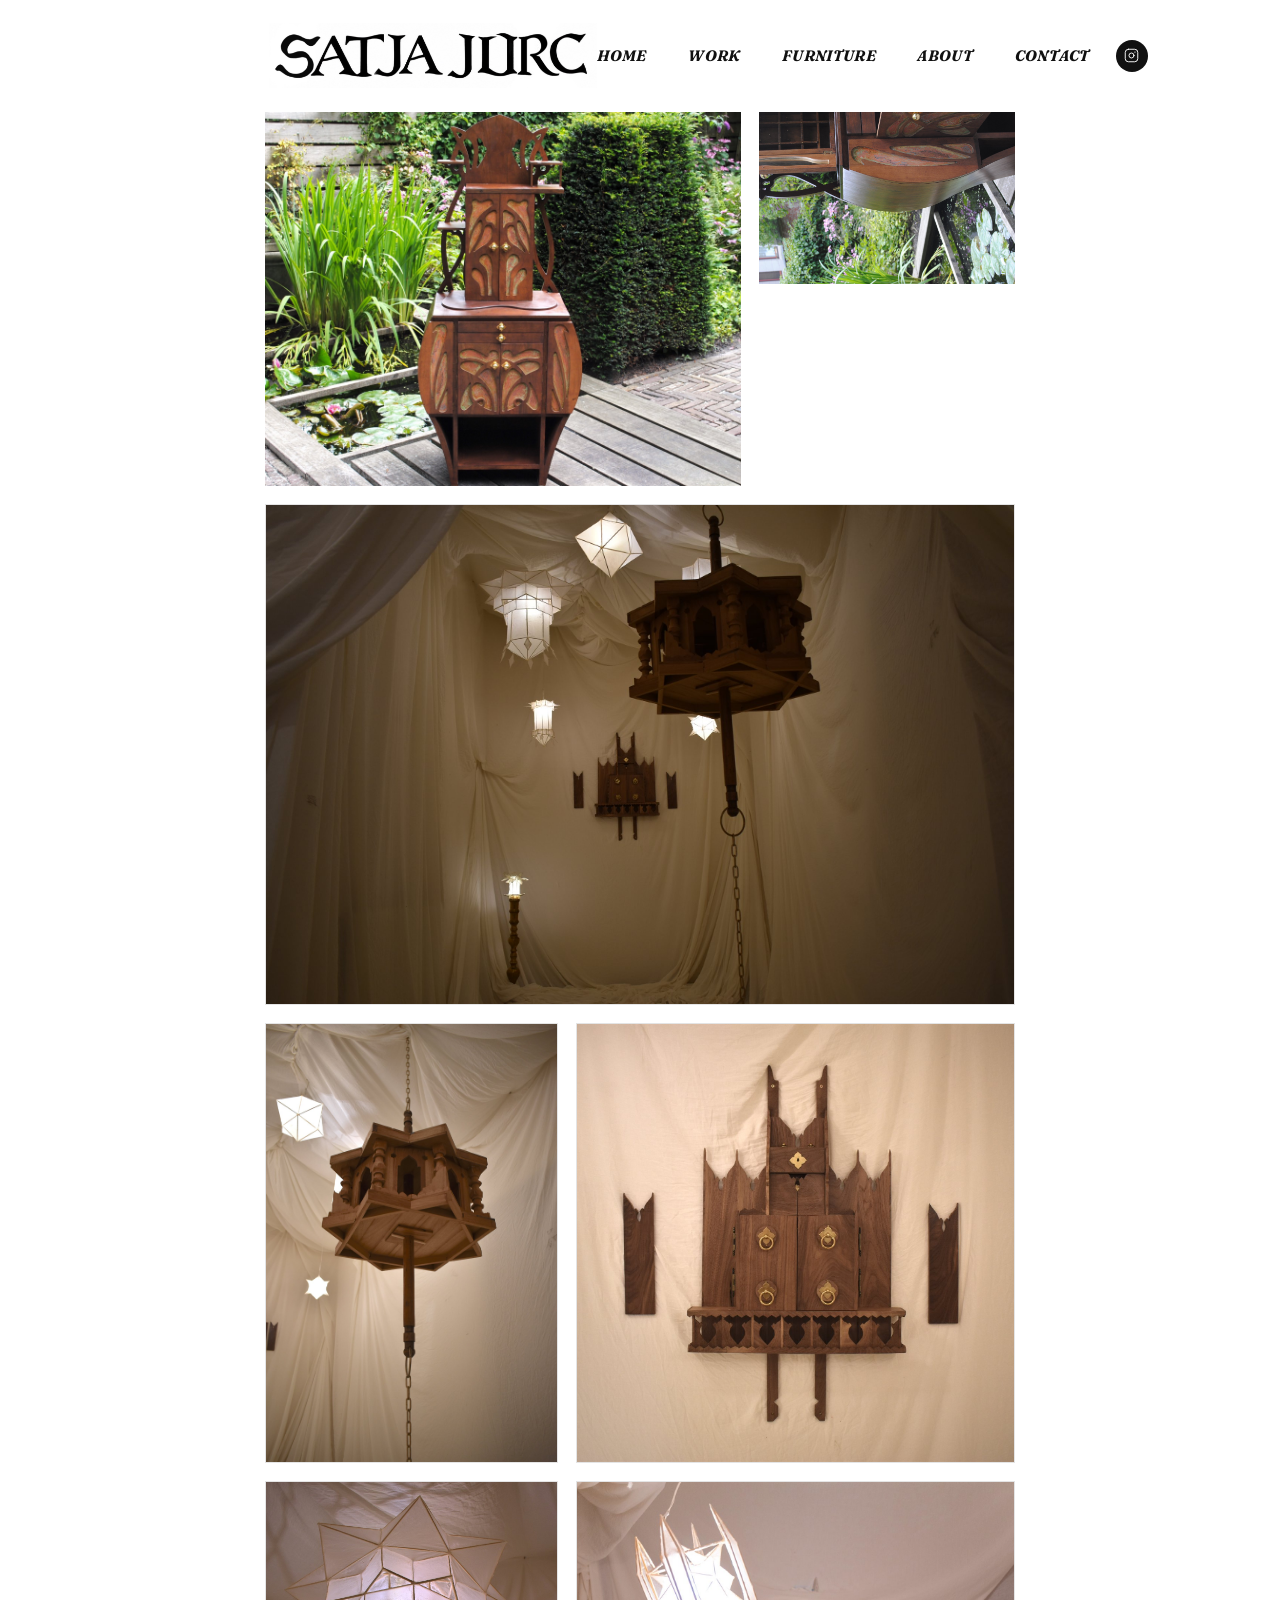
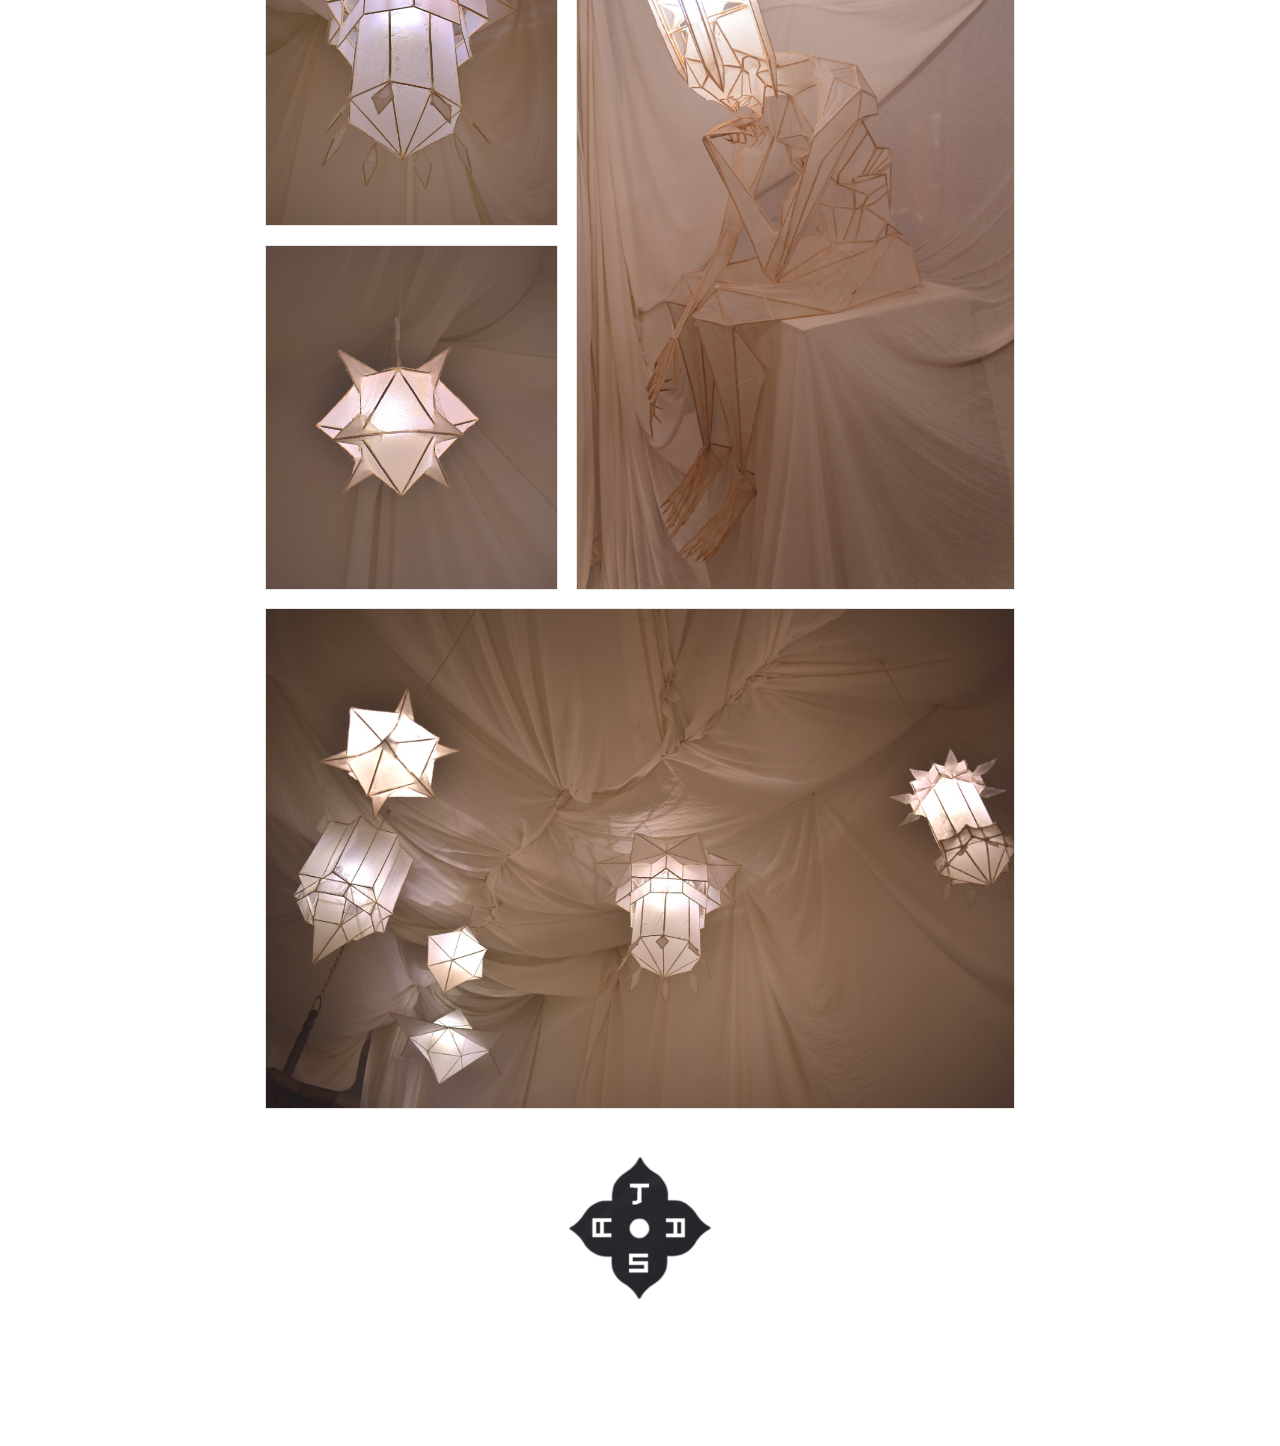
==== commit 79191556: "Optimize images for web delivery Site was slow live despite fast local testing — root cause was unop" ====
--- a/furniture-design.html
+++ b/furniture-design.html
@@ -83,7 +83,7 @@
              data-title="Jewelry Box"
              data-year="2023"
              data-medium="Dark Walnut and brass">
-          <img src="images/jewelry-box-01.jpg" alt="Jewelry Box">
+          <img src="images/jewelry-box-01.jpg" alt="Jewelry Box" loading="lazy">
         </div>
         <div class="furniture-item f-detail"
              data-group="jewelry-box"
@@ -91,7 +91,7 @@
              data-title="Jewelry Box (detail)"
              data-year="2023"
              data-medium="Dark Walnut and brass">
-          <img src="images/jewelry-box-02.jpg" alt="Jewelry Box (detail)">
+          <img src="images/jewelry-box-02.jpg" alt="Jewelry Box (detail)" loading="lazy">
         </div>
       </div>
 
@@ -102,7 +102,7 @@
            data-title="Midas Room"
            data-year="2022"
            data-medium="Wooden furniture and paper mâché lamps">
-        <img src="images/furniture-02.jpg" alt="Midas Room">
+        <img src="images/furniture-02.jpg" alt="Midas Room" loading="lazy">
       </div>
 
       <!-- Frame 3: row 3, col 1, narrow (40%) -->
@@ -112,7 +112,7 @@
            data-title="Bedside Table"
            data-year="2022"
            data-medium="Dark walnut">
-        <img src="images/furniture-03.jpg" alt="Bedside Table">
+        <img src="images/furniture-03.jpg" alt="Bedside Table" loading="lazy">
       </div>
 
       <!-- Frame 4: row 3, col 2, wide (60%) -->
@@ -122,7 +122,7 @@
            data-title="Puzzle Box Altair"
            data-year="2022"
            data-medium="Dark walnut and brass">
-        <img src="images/furniture-04.jpg" alt="Puzzle Box Altair">
+        <img src="images/furniture-04.jpg" alt="Puzzle Box Altair" loading="lazy">
       </div>
 
       <!-- Frames 5, 6, 7: left column = 5 stacked over 6 (each half-height,
@@ -135,7 +135,7 @@
              data-title="Small Paper Mâché Lamp"
              data-year="2022"
              data-medium="Paper mâché and wooden sticks">
-          <img src="images/furniture-05.jpg" alt="Small Paper Mâché Lamp">
+          <img src="images/furniture-05.jpg" alt="Small Paper Mâché Lamp" loading="lazy">
         </div>
         <div class="furniture-item f-stack"
              data-group="lamps-wood"
@@ -143,7 +143,7 @@
              data-title="Big Paper Mâché Lamp"
              data-year="2022"
              data-medium="Paper mâché and wooden sticks">
-          <img src="images/furniture-06.jpg" alt="Big Paper Mâché Lamp">
+          <img src="images/furniture-06.jpg" alt="Big Paper Mâché Lamp" loading="lazy">
         </div>
         <div class="furniture-item f-tall"
              data-group="lamps-wood"
@@ -151,7 +151,7 @@
              data-title="The Thinker"
              data-year="2022"
              data-medium="Human-sized paper mâché installation">
-          <img src="images/furniture-07.jpg" alt="The Thinker">
+          <img src="images/furniture-07.jpg" alt="The Thinker" loading="lazy">
         </div>
       </div>
 
@@ -162,7 +162,7 @@
            data-title="Variety of Paper Mâché Lamps"
            data-year="2022"
            data-medium="Paper mâché and wooden sticks">
-        <img src="images/furniture-08.jpg" alt="Variety of Paper Mâché Lamps">
+        <img src="images/furniture-08.jpg" alt="Variety of Paper Mâché Lamps" loading="lazy">
       </div>
 
       <!-- Row 7: small centered logo mark — not clickable, not part of
@@ -185,7 +185,7 @@
            data-title="Jewelry Box (interior)"
            data-year="2023"
            data-medium="Dark Walnut and brass">
-        <img src="images/jewelry-box-03.jpg" alt="Jewelry Box (interior)">
+        <img src="images/jewelry-box-03.jpg" alt="Jewelry Box (interior)" loading="lazy">
       </div>
       <div class="furniture-item"
            data-group="jewelry-box"
@@ -193,7 +193,7 @@
            data-title="Jewelry Box (Extra Details)"
            data-year="2023"
            data-medium="Dark Walnut and brass">
-        <img src="images/jewelry-box-04.jpg" alt="Jewelry Box (Extra Details)">
+        <img src="images/jewelry-box-04.jpg" alt="Jewelry Box (Extra Details)" loading="lazy">
       </div>
       <div class="furniture-item"
            data-group="jewelry-box"
@@ -201,7 +201,7 @@
            data-title="Jewelry Box (Front View)"
            data-year="2023"
            data-medium="Dark Walnut and brass">
-        <img src="images/jewelry-box-05.jpg" alt="Jewelry Box (Front View)">
+        <img src="images/jewelry-box-05.jpg" alt="Jewelry Box (Front View)" loading="lazy">
       </div>
     </div>
 
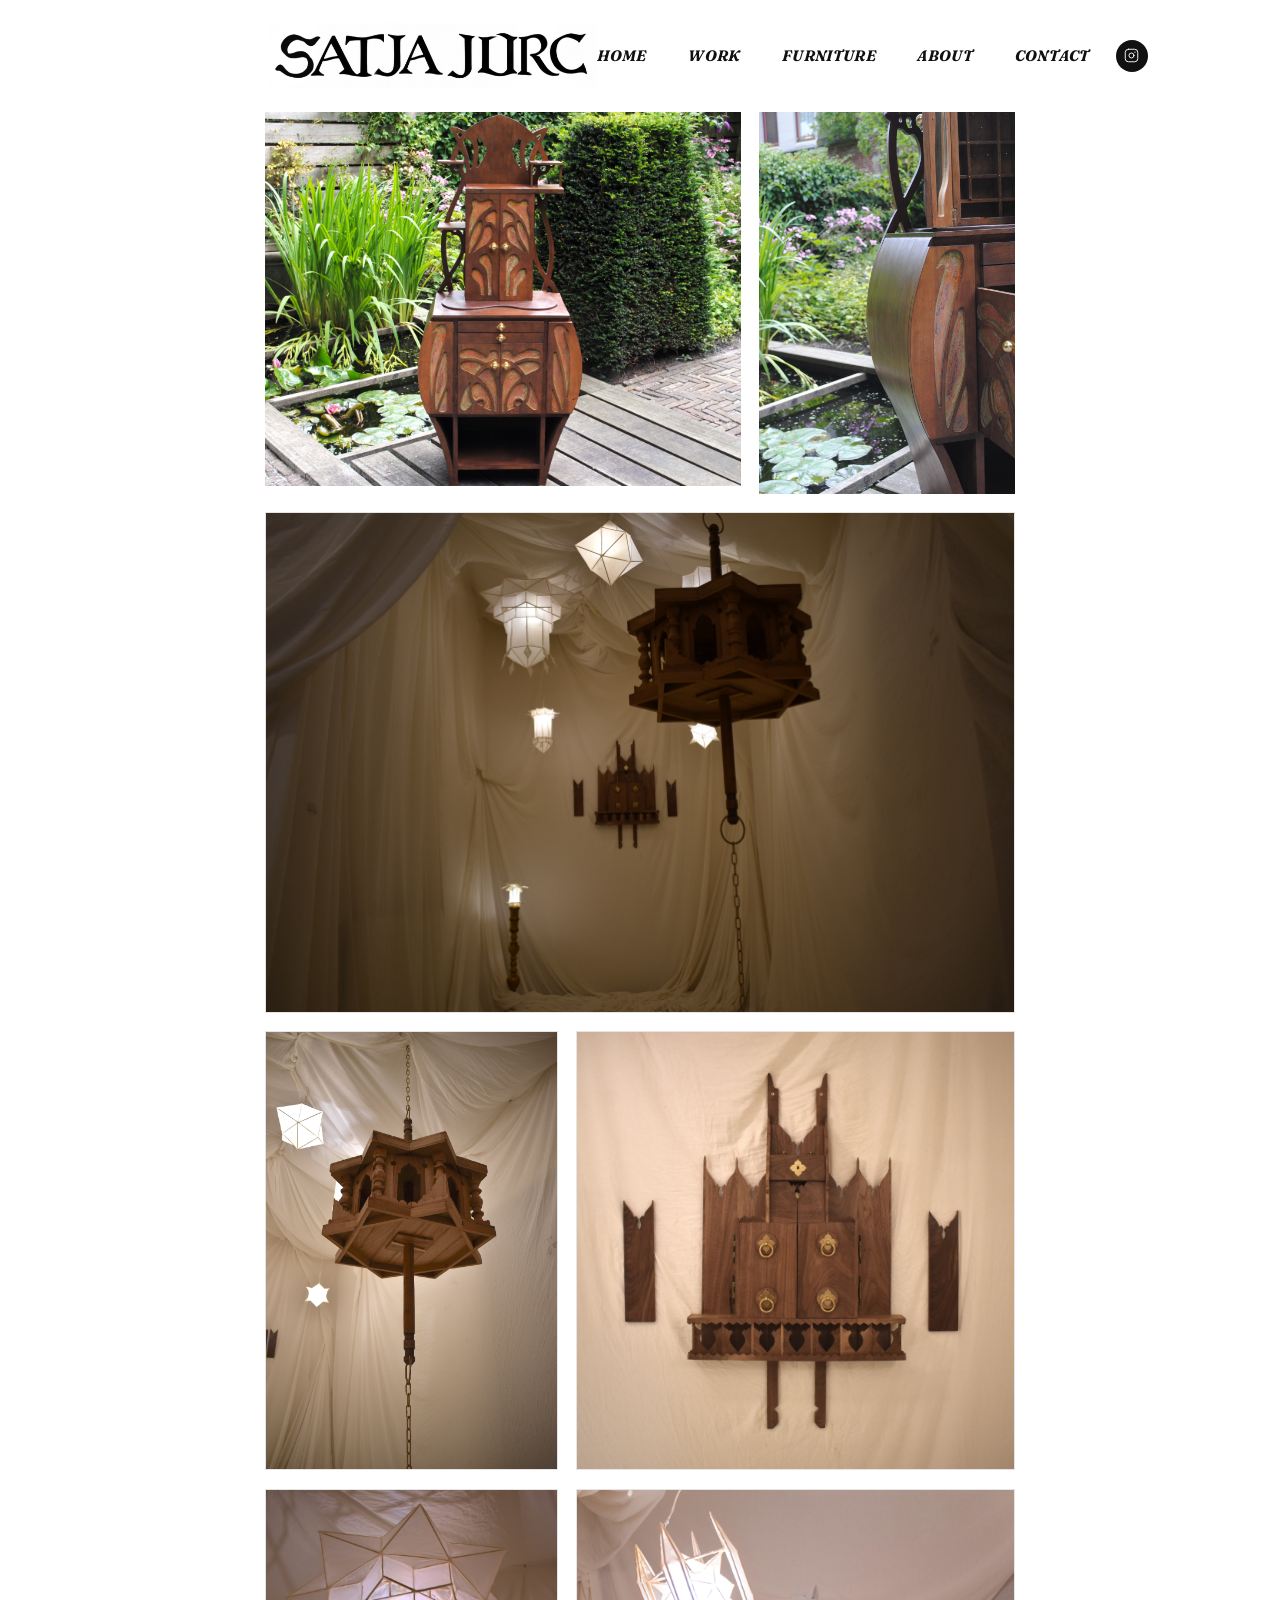
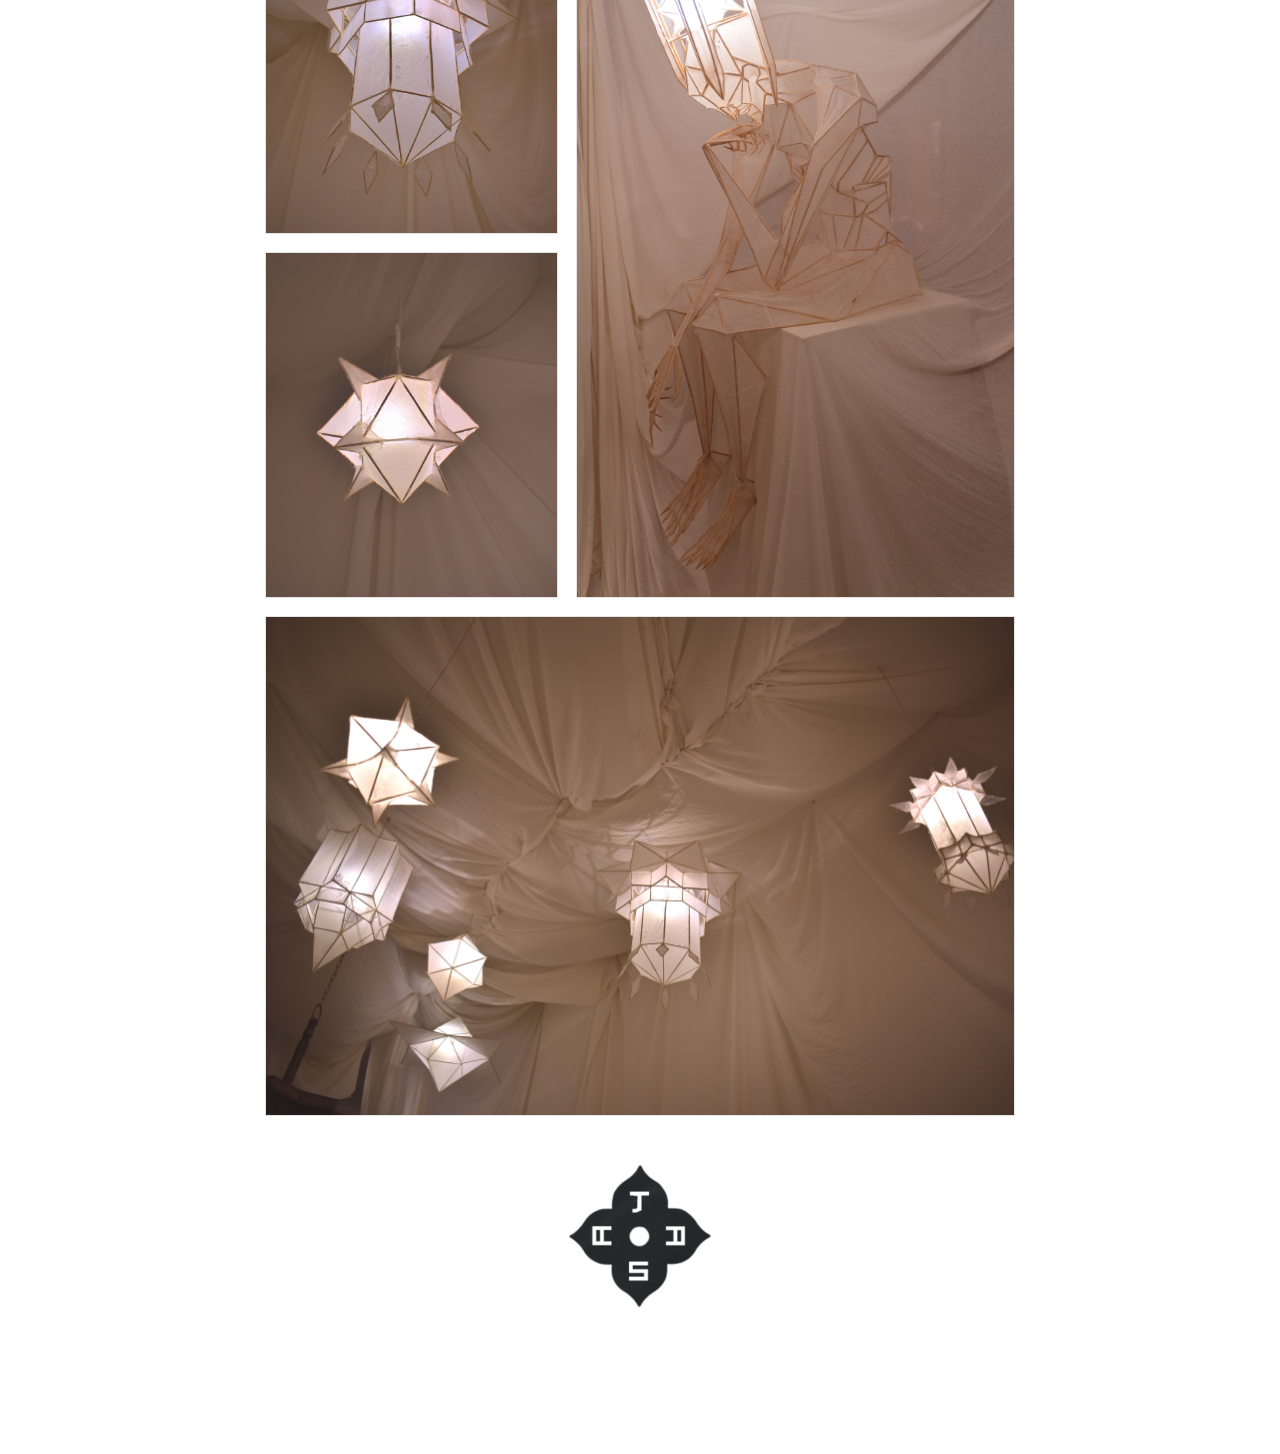
==== commit 43921101: "Revert image optimization — quality regressions found The JPEG re-encoding washed out colors and los" ====
--- a/furniture-design.html
+++ b/furniture-design.html
@@ -83,7 +83,7 @@
              data-title="Jewelry Box"
              data-year="2023"
              data-medium="Dark Walnut and brass">
-          <img src="images/jewelry-box-01.jpg" alt="Jewelry Box" loading="lazy">
+          <img src="images/jewelry-box-01.jpg" alt="Jewelry Box">
         </div>
         <div class="furniture-item f-detail"
              data-group="jewelry-box"
@@ -91,7 +91,7 @@
              data-title="Jewelry Box (detail)"
              data-year="2023"
              data-medium="Dark Walnut and brass">
-          <img src="images/jewelry-box-02.jpg" alt="Jewelry Box (detail)" loading="lazy">
+          <img src="images/jewelry-box-02.jpg" alt="Jewelry Box (detail)">
         </div>
       </div>
 
@@ -102,7 +102,7 @@
            data-title="Midas Room"
            data-year="2022"
            data-medium="Wooden furniture and paper mâché lamps">
-        <img src="images/furniture-02.jpg" alt="Midas Room" loading="lazy">
+        <img src="images/furniture-02.jpg" alt="Midas Room">
       </div>
 
       <!-- Frame 3: row 3, col 1, narrow (40%) -->
@@ -112,7 +112,7 @@
            data-title="Bedside Table"
            data-year="2022"
            data-medium="Dark walnut">
-        <img src="images/furniture-03.jpg" alt="Bedside Table" loading="lazy">
+        <img src="images/furniture-03.jpg" alt="Bedside Table">
       </div>
 
       <!-- Frame 4: row 3, col 2, wide (60%) -->
@@ -122,7 +122,7 @@
            data-title="Puzzle Box Altair"
            data-year="2022"
            data-medium="Dark walnut and brass">
-        <img src="images/furniture-04.jpg" alt="Puzzle Box Altair" loading="lazy">
+        <img src="images/furniture-04.jpg" alt="Puzzle Box Altair">
       </div>
 
       <!-- Frames 5, 6, 7: left column = 5 stacked over 6 (each half-height,
@@ -135,7 +135,7 @@
              data-title="Small Paper Mâché Lamp"
              data-year="2022"
              data-medium="Paper mâché and wooden sticks">
-          <img src="images/furniture-05.jpg" alt="Small Paper Mâché Lamp" loading="lazy">
+          <img src="images/furniture-05.jpg" alt="Small Paper Mâché Lamp">
         </div>
         <div class="furniture-item f-stack"
              data-group="lamps-wood"
@@ -143,7 +143,7 @@
              data-title="Big Paper Mâché Lamp"
              data-year="2022"
              data-medium="Paper mâché and wooden sticks">
-          <img src="images/furniture-06.jpg" alt="Big Paper Mâché Lamp" loading="lazy">
+          <img src="images/furniture-06.jpg" alt="Big Paper Mâché Lamp">
         </div>
         <div class="furniture-item f-tall"
              data-group="lamps-wood"
@@ -151,7 +151,7 @@
              data-title="The Thinker"
              data-year="2022"
              data-medium="Human-sized paper mâché installation">
-          <img src="images/furniture-07.jpg" alt="The Thinker" loading="lazy">
+          <img src="images/furniture-07.jpg" alt="The Thinker">
         </div>
       </div>
 
@@ -162,7 +162,7 @@
            data-title="Variety of Paper Mâché Lamps"
            data-year="2022"
            data-medium="Paper mâché and wooden sticks">
-        <img src="images/furniture-08.jpg" alt="Variety of Paper Mâché Lamps" loading="lazy">
+        <img src="images/furniture-08.jpg" alt="Variety of Paper Mâché Lamps">
       </div>
 
       <!-- Row 7: small centered logo mark — not clickable, not part of
@@ -185,7 +185,7 @@
            data-title="Jewelry Box (interior)"
            data-year="2023"
            data-medium="Dark Walnut and brass">
-        <img src="images/jewelry-box-03.jpg" alt="Jewelry Box (interior)" loading="lazy">
+        <img src="images/jewelry-box-03.jpg" alt="Jewelry Box (interior)">
       </div>
       <div class="furniture-item"
            data-group="jewelry-box"
@@ -193,7 +193,7 @@
            data-title="Jewelry Box (Extra Details)"
            data-year="2023"
            data-medium="Dark Walnut and brass">
-        <img src="images/jewelry-box-04.jpg" alt="Jewelry Box (Extra Details)" loading="lazy">
+        <img src="images/jewelry-box-04.jpg" alt="Jewelry Box (Extra Details)">
       </div>
       <div class="furniture-item"
            data-group="jewelry-box"
@@ -201,7 +201,7 @@
            data-title="Jewelry Box (Front View)"
            data-year="2023"
            data-medium="Dark Walnut and brass">
-        <img src="images/jewelry-box-05.jpg" alt="Jewelry Box (Front View)" loading="lazy">
+        <img src="images/jewelry-box-05.jpg" alt="Jewelry Box (Front View)">
       </div>
     </div>
 
